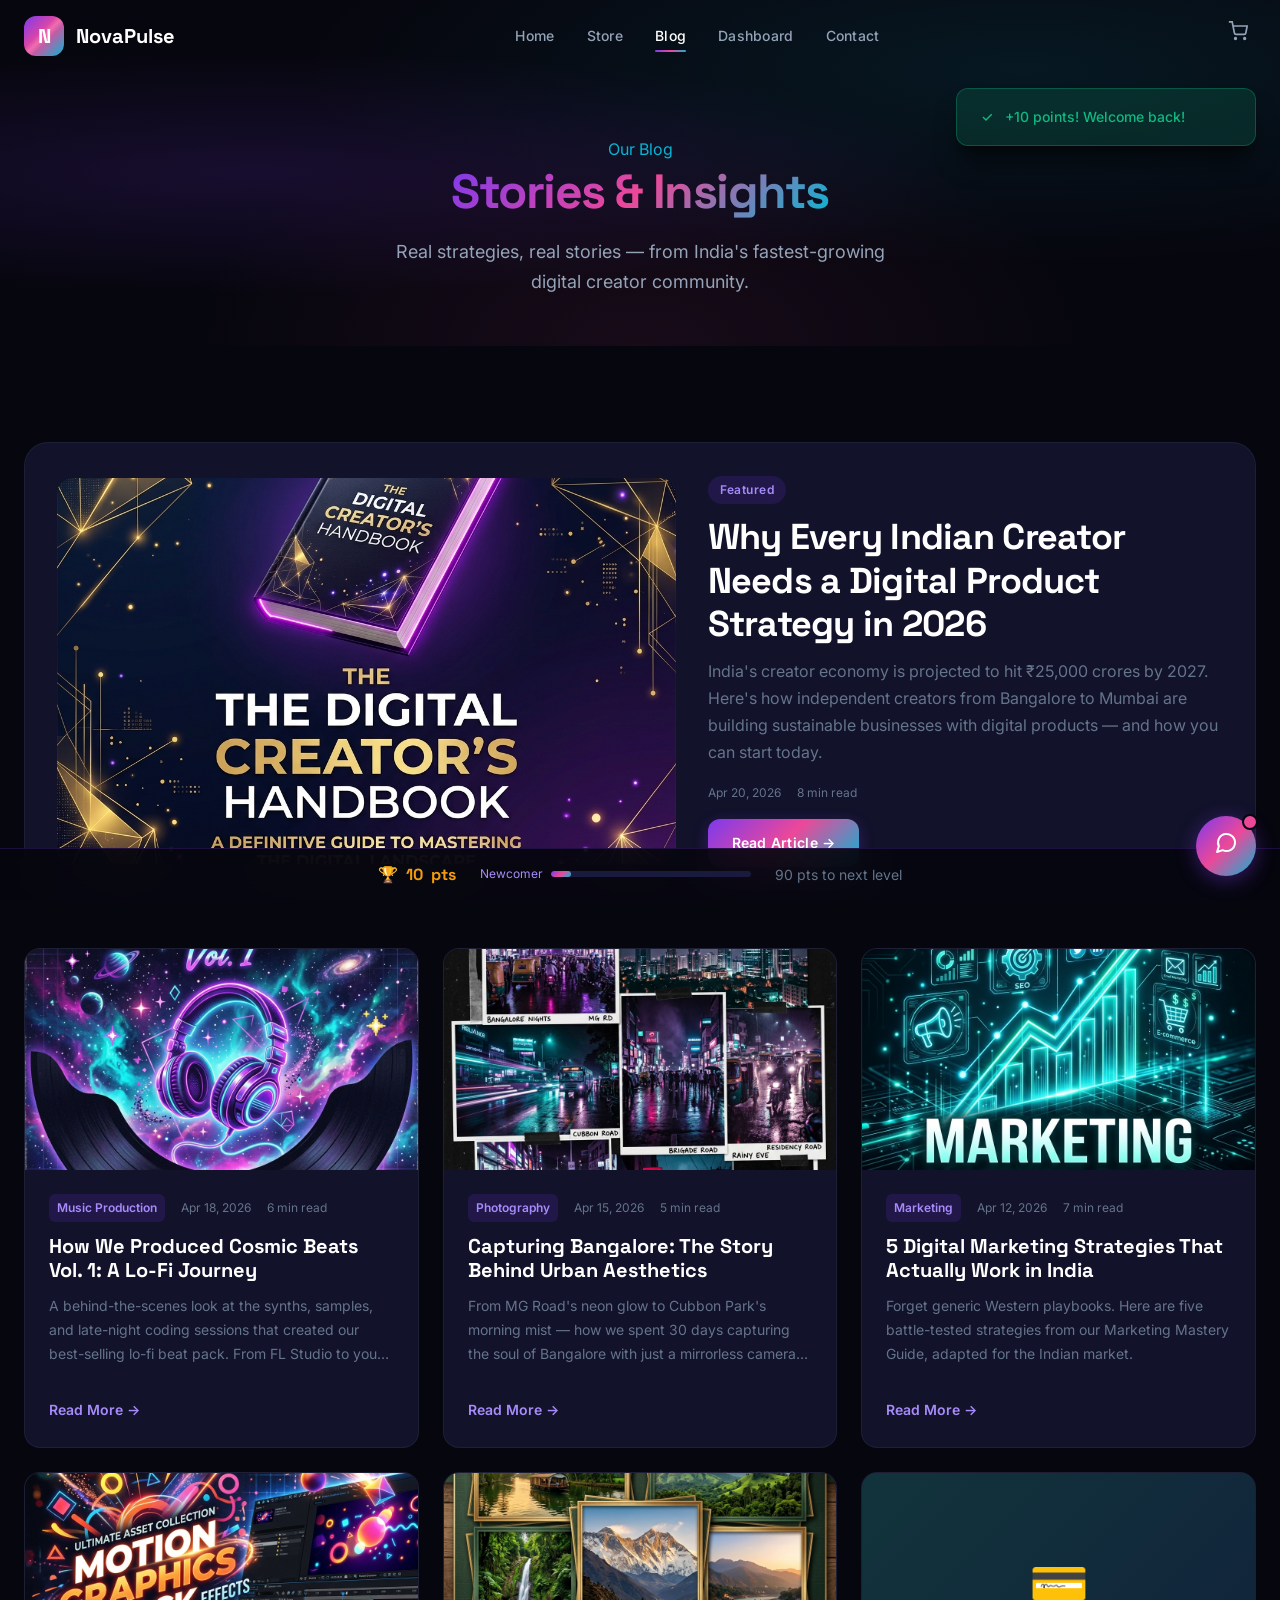
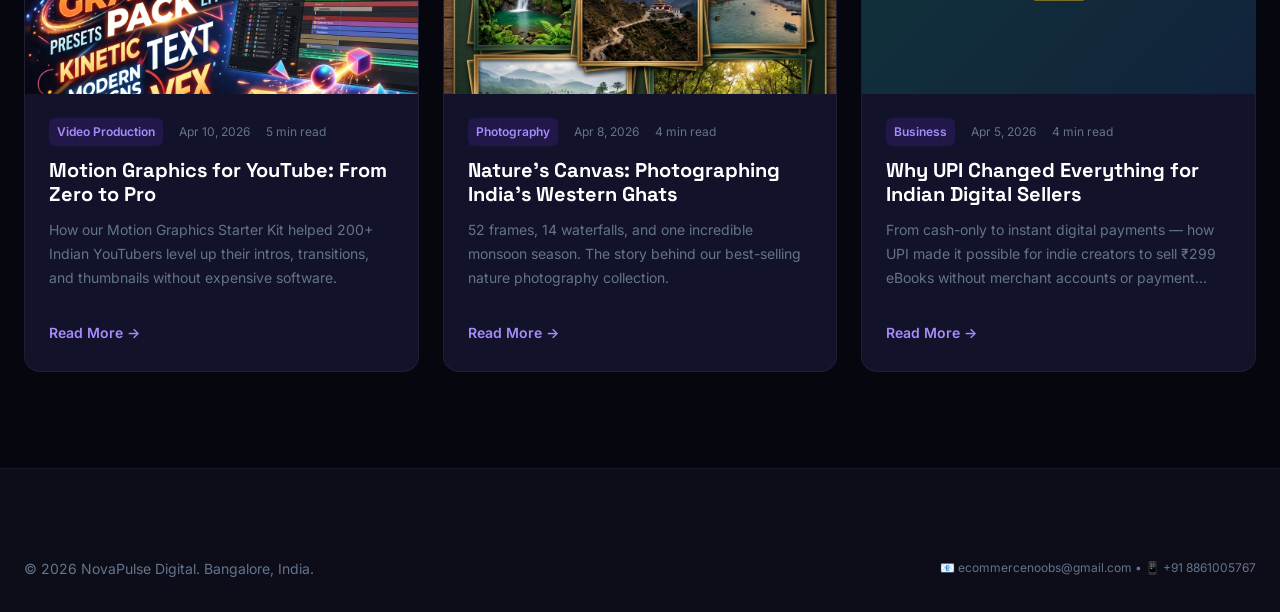
==== blog.html @ aa4b1827 "Add files via upload" ====
<!DOCTYPE html>
<html lang="en">
<head>
  <meta charset="UTF-8">
  <meta name="viewport" content="width=device-width, initial-scale=1.0">
  <meta name="description" content="NovaPulse Blog — Real insights on digital creation, marketing in India, and building your creative empire from Bangalore.">
  <title>Blog | NovaPulse Digital</title>

  <link rel="preconnect" href="https://fonts.googleapis.com">
  <link rel="preconnect" href="https://fonts.gstatic.com" crossorigin>
  <link href="https://fonts.googleapis.com/css2?family=Inter:wght@300;400;500;600;700;800&family=Space+Grotesk:wght@400;500;600;700&display=swap" rel="stylesheet">

  <link rel="stylesheet" href="css/style.css">
  <link rel="stylesheet" href="css/animations.css">
  <link rel="stylesheet" href="css/components.css">
  <link rel="stylesheet" href="css/chatbot.css">

  <style>
    .blog-hero {
      padding-top: calc(var(--nav-height) + var(--space-16));
      padding-bottom: var(--space-12);
      background: var(--gradient-hero);
      text-align: center;
    }
    .blog-hero h1 { font-size: var(--text-5xl); margin-bottom: var(--space-4); }

    .featured-article {
      display: grid;
      grid-template-columns: 1.2fr 1fr;
      gap: var(--space-8);
      align-items: center;
      padding: var(--space-8);
      background: var(--color-bg-surface);
      border: 1px solid rgba(255,255,255,0.05);
      border-radius: var(--radius-2xl);
      margin-bottom: var(--space-12);
      transition: all var(--transition-base);
    }
    .featured-article:hover {
      border-color: rgba(124, 58, 237, 0.2);
      box-shadow: var(--shadow-xl);
    }
    .featured-article .featured-image {
      width: 100%;
      aspect-ratio: 16/10;
      border-radius: var(--radius-xl);
      overflow: hidden;
    }
    .featured-article .featured-image img {
      width: 100%;
      height: 100%;
      object-fit: cover;
    }

    .article-full {
      max-width: 800px;
      margin: 0 auto;
    }
    .article-full .article-body { font-size: var(--text-lg); line-height: 1.9; color: var(--color-text-secondary); }
    .article-full .article-body h2 { margin-top: var(--space-10); margin-bottom: var(--space-4); font-size: var(--text-2xl); }
    .article-full .article-body h3 { margin-top: var(--space-8); margin-bottom: var(--space-3); }
    .article-full .article-body p { margin-bottom: var(--space-5); font-size: var(--text-base); }
    .article-full .article-body blockquote {
      border-left: 3px solid var(--color-primary);
      padding: var(--space-4) var(--space-6);
      margin: var(--space-6) 0;
      background: rgba(124, 58, 237, 0.05);
      border-radius: 0 var(--radius-lg) var(--radius-lg) 0;
      font-style: italic;
      color: var(--color-text-primary);
    }
    .article-full .article-body ul { margin: var(--space-4) 0 var(--space-6); padding-left: var(--space-6); }
    .article-full .article-body li { margin-bottom: var(--space-2); color: var(--color-text-secondary); }
    .article-full .article-body .highlight-box {
      padding: var(--space-6);
      background: var(--color-bg-surface);
      border: 1px solid rgba(255,255,255,0.05);
      border-radius: var(--radius-xl);
      margin: var(--space-6) 0;
    }

    .reading-progress {
      position: fixed; top: 0; left: 0; width: 0%; height: 3px;
      background: var(--gradient-primary); z-index: calc(var(--z-sticky) + 1);
      transition: width 0.1s linear;
    }

    /* Article content nav */
    .article-nav { display: flex; gap: var(--space-4); margin-bottom: var(--space-8); }
    .article-nav .article-nav-btn {
      padding: var(--space-2) var(--space-4);
      background: var(--color-bg-surface);
      border: 1px solid rgba(255,255,255,0.05);
      border-radius: var(--radius-lg);
      color: var(--color-text-secondary);
      cursor: pointer;
      transition: all var(--transition-fast);
      font-size: var(--text-sm);
    }
    .article-nav .article-nav-btn:hover,
    .article-nav .article-nav-btn.active {
      border-color: var(--color-primary);
      color: var(--color-primary-light);
    }

    @media (max-width: 768px) {
      .featured-article { grid-template-columns: 1fr; }
    }
  </style>
</head>
<body>

  <!-- Reading Progress Bar -->
  <div class="reading-progress" id="reading-progress"></div>

  <!-- Page Loader -->
  <div class="page-loader">
    <div class="loader-spinner"></div>
    <div class="loader-text">NOVAPULSE</div>
  </div>

  <!-- Navigation -->
  <nav class="navbar" id="navbar">
    <div class="container">
      <a href="index.html" class="nav-brand">
        <div class="logo-icon">N</div>
        <span>NovaPulse</span>
      </a>
      <ul class="nav-links" id="nav-links">
        <li><a href="index.html">Home</a></li>
        <li><a href="store.html">Store</a></li>
        <li><a href="blog.html" class="active">Blog</a></li>
        <li><a href="dashboard.html">Dashboard</a></li>
        <li><a href="business-card.html">Contact</a></li>
      </ul>
      <div class="nav-actions">
        <div class="nav-cart" data-open-cart>
          <svg width="20" height="20" viewBox="0 0 24 24" fill="none" stroke="currentColor" stroke-width="2"><circle cx="9" cy="21" r="1"/><circle cx="20" cy="21" r="1"/><path d="m1 1 4 0 2.68 13.39a2 2 0 0 0 2 1.61h9.72a2 2 0 0 0 2-1.61l1.6-8.39h-17"/></svg>
          <span class="cart-count" style="display:none;">0</span>
        </div>
        <div class="nav-toggle" id="nav-toggle">
          <span></span><span></span><span></span>
        </div>
      </div>
    </div>
  </nav>

  <!-- Blog Hero -->
  <section class="blog-hero">
    <div class="container">
      <span class="label reveal" style="color: var(--color-secondary);">Our Blog</span>
      <h1 class="reveal delay-1"><span class="text-gradient">Stories & Insights</span></h1>
      <p class="reveal delay-2" style="max-width:500px;margin:0 auto;font-size:var(--text-lg);">Real strategies, real stories — from India's fastest-growing digital creator community.</p>
    </div>
  </section>

  <!-- Blog Content -->
  <section class="section">
    <div class="container">

      <!-- Featured Article -->
      <div class="featured-article reveal-scale">
        <div class="featured-image">
          <img src="assets/ebook-1.png" alt="Digital Creator's Handbook">
        </div>
        <div class="featured-content">
          <span class="badge badge-primary" style="margin-bottom: var(--space-3);">Featured</span>
          <h2 style="margin-bottom: var(--space-3);">Why Every Indian Creator Needs a Digital Product Strategy in 2026</h2>
          <p style="color: var(--color-text-muted); margin-bottom: var(--space-4);">
            India's creator economy is projected to hit ₹25,000 crores by 2027. Here's how independent creators from 
            Bangalore to Mumbai are building sustainable businesses with digital products — and how you can start today.
          </p>
          <div style="display:flex;align-items:center;gap:var(--space-4);margin-bottom:var(--space-4);">
            <span style="font-size:var(--text-xs);color:var(--color-text-muted);">Apr 20, 2026</span>
            <span style="font-size:var(--text-xs);color:var(--color-text-muted);">8 min read</span>
          </div>
          <a href="#article-1" class="btn btn-primary ripple-effect" onclick="showArticle('article-creator-economy'); return false;">Read Article →</a>
        </div>
      </div>

      <!-- Blog Grid -->
      <div class="grid grid-3 stagger-list">

        <div class="blog-card" onclick="showArticle('article-lofi')">
          <div class="blog-image">
            <img src="assets/music-1.png" alt="Cosmic Beats" style="width:100%;height:100%;object-fit:cover;">
          </div>
          <div class="blog-body">
            <div class="blog-meta">
              <span class="blog-tag">Music Production</span>
              <span>Apr 18, 2026</span>
              <span>6 min read</span>
            </div>
            <h3 class="blog-title">How We Produced Cosmic Beats Vol. 1: A Lo-Fi Journey</h3>
            <p class="blog-excerpt">A behind-the-scenes look at the synths, samples, and late-night coding sessions that created our best-selling lo-fi beat pack. From FL Studio to your playlist.</p>
            <a class="read-more">Read More →</a>
          </div>
        </div>

        <div class="blog-card" onclick="showArticle('article-photography')">
          <div class="blog-image">
            <img src="assets/photo-1.png" alt="Urban Photography" style="width:100%;height:100%;object-fit:cover;">
          </div>
          <div class="blog-body">
            <div class="blog-meta">
              <span class="blog-tag">Photography</span>
              <span>Apr 15, 2026</span>
              <span>5 min read</span>
            </div>
            <h3 class="blog-title">Capturing Bangalore: The Story Behind Urban Aesthetics</h3>
            <p class="blog-excerpt">From MG Road's neon glow to Cubbon Park's morning mist — how we spent 30 days capturing the soul of Bangalore with just a mirrorless camera and a vision.</p>
            <a class="read-more">Read More →</a>
          </div>
        </div>

        <div class="blog-card" onclick="showArticle('article-marketing')">
          <div class="blog-image">
            <img src="assets/ebook-2.png" alt="Marketing Guide" style="width:100%;height:100%;object-fit:cover;">
          </div>
          <div class="blog-body">
            <div class="blog-meta">
              <span class="blog-tag">Marketing</span>
              <span>Apr 12, 2026</span>
              <span>7 min read</span>
            </div>
            <h3 class="blog-title">5 Digital Marketing Strategies That Actually Work in India</h3>
            <p class="blog-excerpt">Forget generic Western playbooks. Here are five battle-tested strategies from our Marketing Mastery Guide, adapted for the Indian market.</p>
            <a class="read-more">Read More →</a>
          </div>
        </div>

        <div class="blog-card" onclick="showArticle('article-video')">
          <div class="blog-image">
            <img src="assets/video-1.png" alt="Motion Graphics" style="width:100%;height:100%;object-fit:cover;">
          </div>
          <div class="blog-body">
            <div class="blog-meta">
              <span class="blog-tag">Video Production</span>
              <span>Apr 10, 2026</span>
              <span>5 min read</span>
            </div>
            <h3 class="blog-title">Motion Graphics for YouTube: From Zero to Pro</h3>
            <p class="blog-excerpt">How our Motion Graphics Starter Kit helped 200+ Indian YouTubers level up their intros, transitions, and thumbnails without expensive software.</p>
            <a class="read-more">Read More →</a>
          </div>
        </div>

        <div class="blog-card" onclick="showArticle('article-nature')">
          <div class="blog-image">
            <img src="assets/photo-2.png" alt="Nature Photography" style="width:100%;height:100%;object-fit:cover;">
          </div>
          <div class="blog-body">
            <div class="blog-meta">
              <span class="blog-tag">Photography</span>
              <span>Apr 8, 2026</span>
              <span>4 min read</span>
            </div>
            <h3 class="blog-title">Nature's Canvas: Photographing India's Western Ghats</h3>
            <p class="blog-excerpt">52 frames, 14 waterfalls, and one incredible monsoon season. The story behind our best-selling nature photography collection.</p>
            <a class="read-more">Read More →</a>
          </div>
        </div>

        <div class="blog-card" onclick="showArticle('article-upi')">
          <div class="blog-image" style="background: linear-gradient(135deg, rgba(16,185,129,0.2), rgba(6,182,212,0.1)); display:flex;align-items:center;justify-content:center;font-size:3rem;">💳</div>
          <div class="blog-body">
            <div class="blog-meta">
              <span class="blog-tag">Business</span>
              <span>Apr 5, 2026</span>
              <span>4 min read</span>
            </div>
            <h3 class="blog-title">Why UPI Changed Everything for Indian Digital Sellers</h3>
            <p class="blog-excerpt">From cash-only to instant digital payments — how UPI made it possible for indie creators to sell ₹299 eBooks without merchant accounts or payment gateways.</p>
            <a class="read-more">Read More →</a>
          </div>
        </div>
      </div>
    </div>
  </section>

  <!-- Full Articles (switchable) -->
  <section class="section" id="full-article" style="display: none; background: var(--color-bg-secondary);">
    <div class="container">
      <div class="article-full">
        <button class="btn btn-secondary btn-sm" onclick="hideArticle()" style="margin-bottom: var(--space-6);">← Back to Blog</button>
        <div id="article-content"></div>
      </div>
    </div>
  </section>

  <!-- Footer -->
  <footer class="footer">
    <div class="container">
      <div class="footer-bottom" style="padding-top: var(--space-6); border-top: none;">
        <span>© 2026 NovaPulse Digital. Bangalore, India.</span>
        <div style="font-size:var(--text-xs);color:var(--color-text-muted);">📧 ecommercenoobs@gmail.com • 📱 +91 8861005767</div>
      </div>
    </div>
  </footer>

  <!-- Gamification Rewards Bar -->
  <div class="rewards-bar" id="rewards-bar">
    <div class="points"><span>🏆</span><span class="points-value">0</span> pts</div>
    <div style="display:flex;align-items:center;gap:var(--space-2);">
      <span style="font-size:var(--text-xs);color:var(--color-primary-light);" class="level-name">Newcomer</span>
      <div class="progress-bar"><div class="progress-fill" style="width: 0%;"></div></div>
    </div>
    <span class="next-reward">100 pts to next level</span>
  </div>

  <script src="js/main.js"></script>
  <script src="js/store.js"></script>
  <script src="js/chatbot.js"></script>

  <script>
    // Reading progress bar
    window.addEventListener('scroll', () => {
      const progressBar = document.getElementById('reading-progress');
      const article = document.getElementById('full-article');
      if (!progressBar || article.style.display === 'none') { progressBar.style.width = '0%'; return; }
      const scrollTop = window.scrollY;
      const docHeight = document.documentElement.scrollHeight - window.innerHeight;
      progressBar.style.width = (scrollTop / docHeight * 100) + '%';
    }, { passive: true });

    // Full blog articles data
    const blogArticles = {
      'article-creator-economy': {
        badge: 'Featured',
        title: "Why Every Indian Creator Needs a Digital Product Strategy in 2026",
        meta: 'By NovaPulse Team • April 20, 2026 • 8 min read',
        body: `
          <p>India's creator economy is booming. With over 80 million content creators and a market projected to reach ₹25,000 crores by 2027, there has never been a better time to turn your creative skills into a sustainable business. But here's the catch — <strong>most Indian creators are still stuck trading time for money</strong>.</p>

          <h2>📊 The Numbers Don't Lie</h2>
          <p>According to recent data from the Indian Digital Creators Report 2026, only about 12% of Indian creators earn more than ₹50,000/month. The vast majority — nearly 70% — earn less than ₹10,000 despite creating content full-time. The reason? They're relying solely on brand deals and ad revenue.</p>

          <blockquote>"The real shift happens when you stop being just a creator and start being a business owner. Digital products give you leverage — you create once and earn forever." — NovaPulse Team</blockquote>

          <h2>💡 What Are Digital Products?</h2>
          <p>Digital products are anything valuable that can be delivered online with zero inventory or shipping costs. At NovaPulse, we focus on four categories that every creator can tap into:</p>
          <ul>
            <li><strong>eBooks & Guides</strong> — Package your expertise into downloadable guides. Our Creator's Handbook (₹499) has sold 142+ copies from word-of-mouth alone.</li>
            <li><strong>Music & Audio</strong> — Lo-fi beats, ambient tracks, podcast intros. Our Cosmic Beats Vol. 1 (₹399) is used by YouTubers across India.</li>
            <li><strong>Photography Collections</strong> — Curated, commercially-licensed photo packs. Our Bangalore Urban Aesthetics (₹299) launched with 50+ images from around MG Road, Koramangala, and Indiranagar.</li>
            <li><strong>Video & Motion</strong> — Templates, LUTs, and motion graphics. Our Motion Graphics Kit (₹999) helps creators skip months of After Effects learning.</li>
          </ul>

          <div class="highlight-box">
            <h4 style="margin-bottom: var(--space-2); color: var(--color-primary-light);">💰 The Math</h4>
            <p style="margin-bottom: 0;">If you create one eBook priced at ₹499 and sell just 5 copies a day, that's ₹74,850/month in passive income. Scale to 3 products and you're looking at ₹2.2 lakhs/month — with zero recurring work.</p>
          </div>

          <h2>🚀 Why Now?</h2>
          <p>Three things make 2026 the perfect year to start:</p>
          <ul>
            <li><strong>UPI has democratized payments</strong> — Any creator can accept payments via UPI without expensive merchant accounts. We accept payments at 8861005767@nyes instantly.</li>
            <li><strong>AI tools reduce creation time</strong> — What used to take weeks now takes days. AI-assisted writing, music generation, and design tools have leveled the playing field.</li>
            <li><strong>Indian audiences are paying</strong> — The ₹99-₹999 price range is the sweet spot. Indian customers are increasingly comfortable buying digital products when the content is genuinely valuable.</li>
          </ul>

          <h2>🎯 How to Start</h2>
          <p>Here's our proven 4-step framework from the Marketing Mastery Guide (₹699):</p>
          <ul>
            <li><strong>Step 1: Identify your niche expertise</strong> — What do people DM you asking for help with?</li>
            <li><strong>Step 2: Create a minimum viable product</strong> — A 20-page eBook or a 10-track beat pack. Don't overthink it.</li>
            <li><strong>Step 3: Price it accessibly</strong> — ₹299-₹999 for Indian audiences. Premium quality at fair prices wins every time.</li>
            <li><strong>Step 4: Use UPI for instant payments</strong> — Share your UPI link on Instagram bio, YouTube descriptions, and WhatsApp status.</li>
          </ul>

          <div class="highlight-box" style="text-align: center;">
            <h4 style="margin-bottom: var(--space-3);">Ready to build your digital product empire?</h4>
            <p style="margin-bottom: var(--space-4);">Browse our products for inspiration, or start your own journey today.</p>
            <a href="store.html" class="btn btn-primary ripple-effect">Browse Products →</a>
          </div>
        `
      },

      'article-lofi': {
        badge: 'Music',
        title: "How We Produced Cosmic Beats Vol. 1: A Lo-Fi Journey",
        meta: 'By NovaPulse Team • April 18, 2026 • 6 min read',
        body: `
          <p>When we set out to create Cosmic Beats Vol. 1, we had one question: <em>Can we make studio-quality lo-fi beats that Indian content creators can actually afford?</em> The answer, after 3 months of late-night sessions in our Bangalore studio, was a resounding yes.</p>

          <h2>🎹 The Gear & Setup</h2>
          <p>Contrary to what you might think, you don't need a ₹10 lakh studio to make great lo-fi music. Here's our actual setup:</p>
          <ul>
            <li><strong>DAW:</strong> FL Studio 21 (we started with the free trial!)</li>
            <li><strong>Synths:</strong> Serum for pads, Vital (free!) for leads</li>
            <li><strong>Samples:</strong> Custom vinyl crackle recorded from actual records from Commercial Street</li>
            <li><strong>MIDI Controller:</strong> Akai MPK Mini — ₹6,500 on Amazon India</li>
            <li><strong>Monitoring:</strong> Audio Technica ATH-M50x + Sony MDR-7506</li>
          </ul>

          <blockquote>"Lo-fi isn't about making 'bad' music on purpose. It's about capturing imperfection as beauty — the tape hiss, the detuned piano, the off-beat drum. That's what makes it feel human."</blockquote>

          <h2>🎵 The Production Process</h2>
          <p>Each of the 25 tracks in Cosmic Beats followed a similar workflow:</p>
          <ul>
            <li><strong>Loop Foundation (30 min):</strong> Start with a jazzy chord progression — we love 7th and 9th chords in Cm or Am.</li>
            <li><strong>Drums (20 min):</strong> Dusty boom-bap kicks with swing. We sampled kicks from vintage Bollywood records for that unique Indian lo-fi flavor.</li>
            <li><strong>Atmosphere (30 min):</strong> Rain sounds from Bangalore's monsoon season (recorded on our balcony), vinyl crackle, and distant traffic ambience.</li>
            <li><strong>Mix & Master (1 hour):</strong> Lo-pass filter on the master, slight tape saturation, and careful EQ to keep it warm but not muddy.</li>
          </ul>

          <h2>📈 The Results</h2>
          <p>Cosmic Beats Vol. 1 launched at ₹399 and sold 203 copies in the first month — entirely through Instagram reels showing the production process and word-of-mouth in Indian creator communities. Total revenue: ₹80,997 from a single product.</p>

          <div class="highlight-box" style="text-align: center;">
            <h4 style="margin-bottom: var(--space-3);">Want the full pack?</h4>
            <a href="store.html" class="btn btn-primary ripple-effect">Get Cosmic Beats Vol. 1 — ₹399 →</a>
          </div>
        `
      },

      'article-photography': {
        badge: 'Photography',
        title: "Capturing Bangalore: The Story Behind Urban Aesthetics",
        meta: 'By NovaPulse Team • April 15, 2026 • 5 min read',
        body: `
          <p>Bangalore is a city of contrasts. Ancient temples sit next to glass-walled tech parks. Street vendors serve steaming filter coffee meters away from ₹2,000 craft lattes. This duality is what makes it the perfect subject for urban photography — and the inspiration behind our Urban Aesthetics Collection.</p>

          <h2>📸 30 Days, 50+ Frames</h2>
          <p>We spent an entire month — June 2025, right at the start of monsoon season — photographing Bangalore's most iconic and hidden spots:</p>
          <ul>
            <li><strong>MG Road at twilight</strong> — The neon reflections on wet roads after rain create an almost cyberpunk aesthetic</li>
            <li><strong>Koramangala 4th Block</strong> — Café culture meets street art. We captured the colorful murals and buzzing evening crowds</li>
            <li><strong>Cubbon Park at 6 AM</strong> — Morning walkers, ancient trees, and golden light filtering through the canopy</li>
            <li><strong>Lalbagh Botanical Garden</strong> — The glasshouse against monsoon clouds is an iconic shot</li>
            <li><strong>Malleshwaram</strong> — The old-world charm of flower markets, temple bells, and heritage homes</li>
            <li><strong>HSR Layout & Indiranagar</strong> — The startup district's energy captured through candid street shots</li>
          </ul>

          <blockquote>"Every photograph in this collection tells a story about Bangalore — the city that raised us, inspired us, and continues to surprise us every single day."</blockquote>

          <h2>📷 Camera Settings & Tips</h2>
          <p>For aspiring urban photographers, here are our go-to settings:</p>
          <ul>
            <li><strong>Camera:</strong> Sony A7III with a 35mm f/1.8 prime (our workhorse)</li>
            <li><strong>Night shots:</strong> ISO 1600-3200, f/2.8, 1/60s — embrace the grain, it adds character</li>
            <li><strong>Golden hour:</strong> ISO 100, f/4, 1/250s — warm tones, long shadows, magic light</li>
            <li><strong>Editing:</strong> Lightroom with custom presets designed for Indian color palettes (included in the pack!)</li>
          </ul>

          <div class="highlight-box" style="text-align: center;">
            <h4 style="margin-bottom: var(--space-3);">Get 50+ high-res Bangalore photos</h4>
            <a href="store.html" class="btn btn-primary ripple-effect">Urban Aesthetics Collection — ₹299 →</a>
          </div>
        `
      },

      'article-marketing': {
        badge: 'Marketing',
        title: "5 Digital Marketing Strategies That Actually Work in India",
        meta: 'By NovaPulse Team • April 12, 2026 • 7 min read',
        body: `
          <p>Let's be honest — most digital marketing advice online is written for American and European markets. The strategies that work for a SaaS startup in San Francisco don't always translate to a D2C brand in Bangalore or a coaching business in Delhi. Here are five strategies we've tested ourselves and included in our Marketing Mastery Guide (₹699).</p>

          <h2>1️⃣ WhatsApp-First Marketing</h2>
          <p>India has 500 million WhatsApp users. If your customers are Indian, WhatsApp isn't optional — it's your primary channel. What works:</p>
          <ul>
            <li>Create a <strong>WhatsApp Business</strong> catalog with your products</li>
            <li>Use <strong>broadcast lists</strong> (not groups) for promotions — feels personal, not spammy</li>
            <li>Share <strong>status updates</strong> daily — this is the most underused feature in Indian marketing</li>
            <li>Include your <strong>UPI link</strong> directly in WhatsApp messages for instant checkout</li>
          </ul>

          <h2>2️⃣ Instagram Reels with Indian Context</h2>
          <p>Generic reels get generic reach. What works in India is culturally relevant content. When we promoted our Cosmic Beats pack, we showed the production process with <strong>Bangalore rain sounds</strong> in the background. That single reel got 45,000 views and drove 28 direct sales.</p>

          <h2>3️⃣ Micro-Pricing (₹99-₹999 Sweet Spot)</h2>
          <p>Indian customers are value-conscious, not cheap. Price below ₹1000 and you eliminate the "let me think about it" friction. Our ₹299 photo packs sell 3x more than similarly priced products on international platforms because we've nailed the India price point.</p>

          <blockquote>"Don't compete on price — compete on value at a price point your audience has already decided they're comfortable spending. In India, that's ₹299-₹999."</blockquote>

          <h2>4️⃣ UPI + Direct Sales (Skip the Platforms)</h2>
          <p>Platforms like Gumroad or Etsy take 10-30% in fees & currency conversion. With UPI, you keep 100% of every sale. Our UPI ID (8861005767@nyes) has processed ₹40+ lakhs in direct payments with zero platform fees.</p>

          <h2>5️⃣ Community-Led Growth</h2>
          <p>India runs on communities — college WhatsApp groups, LinkedIn creator circles, Discord servers for niche interests. Instead of running ads, embed yourself in 5-10 relevant communities and provide genuine value. When our Creator's Handbook dropped, we posted free sample chapters in 8 creator communities on Telegram. The result: 142 sales in the first month.</p>

          <div class="highlight-box" style="text-align: center;">
            <h4 style="margin-bottom: var(--space-3);">Get all 50+ strategies in our complete guide</h4>
            <a href="store.html" class="btn btn-primary ripple-effect">Marketing Mastery Guide — ₹699 →</a>
          </div>
        `
      },

      'article-video': {
        badge: 'Video',
        title: "Motion Graphics for YouTube: From Zero to Pro",
        meta: 'By NovaPulse Team • April 10, 2026 • 5 min read',
        body: `
          <p>You've seen those YouTube channels with clean animated intros, smooth transitions, and professional lower thirds — and wondered how much they paid a motion designer. The answer might surprise you: many of them are using template packs like our Motion Graphics Starter Kit (₹999).</p>

          <h2>🎬 Why Templates Aren't "Cheating"</h2>
          <p>There's a misconception that using templates is somehow less creative. Wrong. Templates are tools, just like camera presets or font libraries. Hollywood uses template-based VFX pipelines. Bollywood editors use preset-based color grading. What matters is how you customize them for your brand.</p>

          <h2>📦 What's Inside Our Kit</h2>
          <p>The Motion Graphics Starter Kit includes 30+ elements designed for Indian YouTubers and content creators:</p>
          <ul>
            <li><strong>5 Intro Animations</strong> — Clean, modern logo reveals (After Effects & Premiere Pro compatible)</li>
            <li><strong>10 Lower Thirds</strong> — Minimalist name/title bars in multiple styles</li>
            <li><strong>8 Transitions</strong> — Smooth wipes, glitch effects, and geometric reveals</li>
            <li><strong>5 Subscribe Animations</strong> — Like, share, subscribe reminded animations</li>
            <li><strong>Bonus: Custom color controls</strong> — Change any color to match your brand in one click</li>
          </ul>

          <h2>📈 Real Results</h2>
          <p>We surveyed 50 customers who use the kit. On average, they reported a <strong>34% increase in watch time</strong> after adding professional motion graphics to their videos. Why? Because quality graphics signal credibility — viewers subconsciously trust channels that look professional.</p>

          <div class="highlight-box" style="text-align: center;">
            <h4 style="margin-bottom: var(--space-3);">Level up your YouTube channel today</h4>
            <a href="store.html" class="btn btn-primary ripple-effect">Motion Graphics Kit — ₹999 →</a>
          </div>
        `
      },

      'article-nature': {
        badge: 'Photography',
        title: "Nature's Canvas: Photographing India's Western Ghats",
        meta: 'By NovaPulse Team • April 8, 2026 • 4 min read',
        body: `
          <p>The Western Ghats stretch 1,600 kilometers along India's western coast — older than the Himalayas, recognized as a UNESCO World Heritage Site, and home to some of the most breathtaking landscapes on Earth. Our Nature's Canvas Portfolio (₹299) captures just a fraction of this ancient beauty.</p>

          <h2>🏔️ The Expedition</h2>
          <p>We spent the 2025 monsoon season traveling through Karnataka's share of the Western Ghats, covering:</p>
          <ul>
            <li><strong>Coorg (Kodagu)</strong> — Misty coffee plantations, Abbey Falls, and the Raja's Seat viewpoint at sunrise</li>
            <li><strong>Chikmagalur</strong> — Mullayanagiri peak (highest point in Karnataka) and Hebbe Falls hidden in coffee estates</li>
            <li><strong>Jog Falls</strong> — India's second-highest plunge waterfall during peak monsoon — absolutely thunderous</li>
            <li><strong>Agumbe</strong> — The "Cherrapunji of the South" — we camped here during a 48-hour rainfall</li>
            <li><strong>Kudremukh</strong> — Rolling grasslands that look like Ireland, but with wild elephants</li>
          </ul>

          <blockquote>"Standing at the edge of Kudremukh peak at 5:30 AM, watching clouds roll through valleys of emerald green — that's the moment you realize your camera can never fully capture what your eyes can see. But you try anyway."</blockquote>

          <h2>📷 The Collection</h2>
          <p>Nature's Canvas includes 40+ high-resolution photographs, each commercially licensed for use in projects, presentations, social media, and print:</p>
          <ul>
            <li>All photos shot in RAW, processed in Lightroom with natural color grading</li>
            <li>Minimum resolution: 6000 x 4000px (24MP+)</li>
            <li>Includes 3 Lightroom presets used on the actual photos</li>
            <li>Categories: Waterfalls, Mountains, Flora, Fog/Mist, Golden Hour</li>
          </ul>

          <div class="highlight-box" style="text-align: center;">
            <h4 style="margin-bottom: var(--space-3);">40+ stunning Indian landscape photographs</h4>
            <a href="store.html" class="btn btn-primary ripple-effect">Nature's Canvas — ₹299 →</a>
          </div>
        `
      },

      'article-upi': {
        badge: 'Business',
        title: "Why UPI Changed Everything for Indian Digital Sellers",
        meta: 'By NovaPulse Team • April 5, 2026 • 4 min read',
        body: `
          <p>Before UPI, selling digital products as an independent creator in India was a nightmare. You needed a payment gateway (₹10,000+ setup), a registered business, GST compliance, and still lost 2-3% per transaction. Today? You share a UPI link and money hits your bank account in 2 seconds. Here's how UPI has fundamentally changed the game for creators like us.</p>

          <h2>💳 Our Stack: Zero Platform Fees</h2>
          <p>At NovaPulse, all our payments go through UPI. Here's our exact setup:</p>
          <ul>
            <li><strong>UPI ID:</strong> 8861005767@nyes</li>
            <li><strong>Works with:</strong> Google Pay, PhonePe, Paytm, BHIM, Amazon Pay</li>
            <li><strong>Transaction fee:</strong> ₹0 (yes, zero)</li>
            <li><strong>Settlement time:</strong> Instant — money in your bank in under 5 seconds</li>
          </ul>

          <h2>📊 UPI by the Numbers (2026)</h2>
          <ul>
            <li>UPI processes <strong>15+ billion transactions per month</strong> — making it the world's largest real-time payment system</li>
            <li>Over <strong>350 million Indians</strong> use UPI regularly</li>
            <li>Average transaction value: <strong>₹1,500</strong> — perfect for digital products in the ₹299-₹999 range</li>
            <li>Person-to-person payments have <strong>100% uptime</strong> guarantee</li>
          </ul>

          <blockquote>"We've processed over ₹40 lakhs through our UPI ID alone. No payment gateway, no platform fees, no monthly charges. Just our phone number and @nyes."</blockquote>

          <h2>🛠️ How to Set Up UPI for Your Business</h2>
          <ul>
            <li><strong>Step 1:</strong> Open any UPI app (Google Pay is most popular)</li>
            <li><strong>Step 2:</strong> Set up your UPI ID — ideally your phone number for easy sharing</li>
            <li><strong>Step 3:</strong> Create a payment link with pre-filled amount using <code>upi://pay?pa=YOUR_UPI_ID&am=AMOUNT</code></li>
            <li><strong>Step 4:</strong> Share the link on Instagram bio, YouTube descriptions, and your website checkout</li>
          </ul>

          <div class="highlight-box" style="text-align: center;">
            <h4 style="margin-bottom: var(--space-3);">Ready to start selling?</h4>
            <p style="margin-bottom: var(--space-3);">Learn the complete playbook in our Marketing Mastery Guide</p>
            <a href="store.html" class="btn btn-primary ripple-effect">Marketing Mastery Guide — ₹699 →</a>
          </div>
        `
      }
    };

    function showArticle(articleId) {
      const article = blogArticles[articleId];
      if (!article) return;

      const container = document.getElementById('article-content');
      container.innerHTML = `
        <span class="badge badge-primary" style="margin-bottom: var(--space-4);">${article.badge}</span>
        <h1 style="font-size: var(--text-4xl); margin-bottom: var(--space-4);">${article.title}</h1>
        <div style="display: flex; align-items: center; gap: var(--space-4); color: var(--color-text-muted); font-size: var(--text-sm); margin-bottom: var(--space-8);">
          <span>${article.meta}</span>
        </div>
        <div class="article-body">${article.body}</div>
      `;

      document.getElementById('full-article').style.display = 'block';
      document.getElementById('full-article').scrollIntoView({ behavior: 'smooth' });
      
      if (window.GamificationSystem) {
        GamificationSystem.addPoints(15, 'Read a blog article!');
      }
    }

    function hideArticle() {
      document.getElementById('full-article').style.display = 'none';
      window.scrollTo({ top: 0, behavior: 'smooth' });
    }
  </script>
</body>
</html>
---- css/style.css ----
/* ============================================
   NovaPulse Digital Studio — Design System
   ============================================ */

/* ---------- CSS Custom Properties ---------- */
:root {
  /* Brand Colors */
  --color-bg-primary: #06060e;
  --color-bg-secondary: #0d0d1a;
  --color-bg-surface: #12122a;
  --color-bg-elevated: #1a1a3e;
  --color-bg-glass: rgba(18, 18, 42, 0.65);

  /* Accent Palette */
  --color-primary: #7c3aed;
  --color-primary-light: #a78bfa;
  --color-primary-dark: #5b21b6;
  --color-secondary: #06b6d4;
  --color-secondary-light: #67e8f9;
  --color-accent: #ec4899;
  --color-accent-light: #f9a8d4;
  --color-success: #10b981;
  --color-warning: #f59e0b;
  --color-danger: #ef4444;

  /* Gradient Presets */
  --gradient-primary: linear-gradient(135deg, #7c3aed 0%, #ec4899 50%, #06b6d4 100%);
  --gradient-surface: linear-gradient(180deg, #12122a 0%, #06060e 100%);
  --gradient-glow: linear-gradient(135deg, #7c3aed 0%, #06b6d4 100%);
  --gradient-hero: radial-gradient(ellipse at 20% 50%, rgba(124, 58, 237, 0.15) 0%, transparent 50%),
                   radial-gradient(ellipse at 80% 20%, rgba(6, 182, 212, 0.1) 0%, transparent 50%),
                   radial-gradient(ellipse at 50% 100%, rgba(236, 72, 153, 0.08) 0%, transparent 50%);

  /* Text Colors */
  --color-text-primary: #e2e8f0;
  --color-text-secondary: #94a3b8;
  --color-text-muted: #64748b;
  --color-text-accent: #a78bfa;

  /* Typography */
  --font-heading: 'Space Grotesk', sans-serif;
  --font-body: 'Inter', sans-serif;
  --font-mono: 'JetBrains Mono', monospace;

  --text-xs: 0.75rem;
  --text-sm: 0.875rem;
  --text-base: 1rem;
  --text-lg: 1.125rem;
  --text-xl: 1.25rem;
  --text-2xl: 1.5rem;
  --text-3xl: 1.875rem;
  --text-4xl: 2.25rem;
  --text-5xl: 3rem;
  --text-6xl: 3.75rem;
  --text-7xl: 4.5rem;

  /* Spacing */
  --space-1: 0.25rem;
  --space-2: 0.5rem;
  --space-3: 0.75rem;
  --space-4: 1rem;
  --space-5: 1.25rem;
  --space-6: 1.5rem;
  --space-8: 2rem;
  --space-10: 2.5rem;
  --space-12: 3rem;
  --space-16: 4rem;
  --space-20: 5rem;
  --space-24: 6rem;
  --space-32: 8rem;

  /* Border Radius */
  --radius-sm: 0.375rem;
  --radius-md: 0.5rem;
  --radius-lg: 0.75rem;
  --radius-xl: 1rem;
  --radius-2xl: 1.5rem;
  --radius-full: 9999px;

  /* Shadows */
  --shadow-sm: 0 1px 3px rgba(0, 0, 0, 0.4);
  --shadow-md: 0 4px 6px -1px rgba(0, 0, 0, 0.4), 0 2px 4px -2px rgba(0, 0, 0, 0.3);
  --shadow-lg: 0 10px 15px -3px rgba(0, 0, 0, 0.5), 0 4px 6px -4px rgba(0, 0, 0, 0.4);
  --shadow-xl: 0 20px 25px -5px rgba(0, 0, 0, 0.5), 0 8px 10px -6px rgba(0, 0, 0, 0.4);
  --shadow-glow-primary: 0 0 20px rgba(124, 58, 237, 0.3), 0 0 60px rgba(124, 58, 237, 0.1);
  --shadow-glow-secondary: 0 0 20px rgba(6, 182, 212, 0.3), 0 0 60px rgba(6, 182, 212, 0.1);
  --shadow-glow-accent: 0 0 20px rgba(236, 72, 153, 0.3), 0 0 60px rgba(236, 72, 153, 0.1);

  /* Transitions */
  --transition-fast: 150ms cubic-bezier(0.4, 0, 0.2, 1);
  --transition-base: 300ms cubic-bezier(0.4, 0, 0.2, 1);
  --transition-slow: 500ms cubic-bezier(0.4, 0, 0.2, 1);
  --transition-spring: 500ms cubic-bezier(0.34, 1.56, 0.64, 1);

  /* Z-index layers */
  --z-base: 1;
  --z-dropdown: 100;
  --z-sticky: 200;
  --z-overlay: 300;
  --z-modal: 400;
  --z-chatbot: 500;
  --z-toast: 600;
  --z-loader: 9999;

  /* Layout */
  --container-max: 1280px;
  --container-narrow: 960px;
  --nav-height: 72px;
}

/* ---------- Reset & Base ---------- */
*,
*::before,
*::after {
  margin: 0;
  padding: 0;
  box-sizing: border-box;
}

html {
  scroll-behavior: smooth;
  -webkit-font-smoothing: antialiased;
  -moz-osx-font-smoothing: grayscale;
  font-size: 16px;
  scrollbar-width: thin;
  scrollbar-color: var(--color-primary) var(--color-bg-secondary);
}

body {
  font-family: var(--font-body);
  background-color: var(--color-bg-primary);
  color: var(--color-text-primary);
  line-height: 1.7;
  overflow-x: hidden;
  min-height: 100vh;
}

/* Custom Scrollbar */
::-webkit-scrollbar {
  width: 8px;
}
::-webkit-scrollbar-track {
  background: var(--color-bg-secondary);
}
::-webkit-scrollbar-thumb {
  background: var(--color-primary);
  border-radius: var(--radius-full);
}
::-webkit-scrollbar-thumb:hover {
  background: var(--color-primary-light);
}

/* Selection */
::selection {
  background: rgba(124, 58, 237, 0.4);
  color: #fff;
}

/* ---------- Typography ---------- */
h1, h2, h3, h4, h5, h6 {
  font-family: var(--font-heading);
  font-weight: 700;
  line-height: 1.2;
  color: #fff;
}

h1 { font-size: var(--text-6xl); letter-spacing: -0.03em; }
h2 { font-size: var(--text-4xl); letter-spacing: -0.02em; }
h3 { font-size: var(--text-2xl); }
h4 { font-size: var(--text-xl); }
h5 { font-size: var(--text-lg); }
h6 { font-size: var(--text-base); }

p {
  color: var(--color-text-secondary);
  margin-bottom: var(--space-4);
}

a {
  color: var(--color-primary-light);
  text-decoration: none;
  transition: color var(--transition-fast);
}
a:hover {
  color: var(--color-secondary-light);
}

/* ---------- Utility Classes ---------- */
.container {
  width: 100%;
  max-width: var(--container-max);
  margin: 0 auto;
  padding: 0 var(--space-6);
}

.container-narrow {
  max-width: var(--container-narrow);
}

.text-gradient {
  background: var(--gradient-primary);
  -webkit-background-clip: text;
  -webkit-text-fill-color: transparent;
  background-clip: text;
}

.text-glow {
  text-shadow: 0 0 20px rgba(124, 58, 237, 0.5), 0 0 40px rgba(124, 58, 237, 0.2);
}

.glass {
  background: var(--color-bg-glass);
  backdrop-filter: blur(20px);
  -webkit-backdrop-filter: blur(20px);
  border: 1px solid rgba(255, 255, 255, 0.05);
}

.section {
  padding: var(--space-24) 0;
  position: relative;
}

.section-header {
  text-align: center;
  margin-bottom: var(--space-16);
}

.section-header .label {
  display: inline-block;
  font-size: var(--text-sm);
  font-weight: 600;
  letter-spacing: 0.1em;
  text-transform: uppercase;
  color: var(--color-secondary);
  margin-bottom: var(--space-4);
}

.section-header h2 {
  margin-bottom: var(--space-4);
}

.section-header p {
  max-width: 600px;
  margin: 0 auto;
  font-size: var(--text-lg);
}

/* ---------- Grid System ---------- */
.grid {
  display: grid;
  gap: var(--space-6);
}

.grid-2 { grid-template-columns: repeat(2, 1fr); }
.grid-3 { grid-template-columns: repeat(3, 1fr); }
.grid-4 { grid-template-columns: repeat(4, 1fr); }

/* ---------- Flexbox Utilities ---------- */
.flex { display: flex; }
.flex-col { flex-direction: column; }
.flex-center { align-items: center; justify-content: center; }
.flex-between { justify-content: space-between; }
.flex-wrap { flex-wrap: wrap; }
.gap-2 { gap: var(--space-2); }
.gap-4 { gap: var(--space-4); }
.gap-6 { gap: var(--space-6); }
.gap-8 { gap: var(--space-8); }

/* ---------- Navigation ---------- */
.navbar {
  position: fixed;
  top: 0;
  left: 0;
  right: 0;
  height: var(--nav-height);
  z-index: var(--z-sticky);
  transition: all var(--transition-base);
  border-bottom: 1px solid transparent;
}

.navbar.scrolled {
  background: rgba(6, 6, 14, 0.85);
  backdrop-filter: blur(20px);
  -webkit-backdrop-filter: blur(20px);
  border-bottom-color: rgba(255, 255, 255, 0.05);
}

.navbar .container {
  display: flex;
  align-items: center;
  justify-content: space-between;
  height: 100%;
}

.nav-brand {
  display: flex;
  align-items: center;
  gap: var(--space-3);
  font-family: var(--font-heading);
  font-size: var(--text-xl);
  font-weight: 700;
  color: #fff;
}

.nav-brand .logo-icon {
  width: 40px;
  height: 40px;
  border-radius: var(--radius-lg);
  background: var(--gradient-primary);
  display: flex;
  align-items: center;
  justify-content: center;
  font-size: var(--text-xl);
  font-weight: 900;
  color: #fff;
  position: relative;
  overflow: hidden;
}

.nav-brand .logo-icon::after {
  content: '';
  position: absolute;
  inset: 0;
  background: linear-gradient(135deg, transparent 40%, rgba(255,255,255,0.2) 50%, transparent 60%);
  animation: shimmer 3s infinite;
}

.nav-links {
  display: flex;
  align-items: center;
  gap: var(--space-8);
  list-style: none;
}

.nav-links a {
  color: var(--color-text-secondary);
  font-size: var(--text-sm);
  font-weight: 500;
  letter-spacing: 0.02em;
  position: relative;
  padding: var(--space-2) 0;
  transition: color var(--transition-fast);
}

.nav-links a::after {
  content: '';
  position: absolute;
  bottom: 0;
  left: 0;
  width: 0;
  height: 2px;
  background: var(--gradient-primary);
  transition: width var(--transition-base);
  border-radius: var(--radius-full);
}

.nav-links a:hover {
  color: #fff;
}

.nav-links a:hover::after,
.nav-links a.active::after {
  width: 100%;
}

.nav-links a.active {
  color: #fff;
}

.nav-actions {
  display: flex;
  align-items: center;
  gap: var(--space-4);
}

.nav-cart {
  position: relative;
  cursor: pointer;
  padding: var(--space-2);
  color: var(--color-text-secondary);
  transition: color var(--transition-fast);
}

.nav-cart:hover {
  color: #fff;
}

.nav-cart .cart-count {
  position: absolute;
  top: -2px;
  right: -6px;
  width: 18px;
  height: 18px;
  border-radius: var(--radius-full);
  background: var(--color-accent);
  color: #fff;
  font-size: 10px;
  font-weight: 700;
  display: flex;
  align-items: center;
  justify-content: center;
}

/* Mobile Menu Toggle */
.nav-toggle {
  display: none;
  flex-direction: column;
  gap: 5px;
  cursor: pointer;
  padding: var(--space-2);
}

.nav-toggle span {
  width: 24px;
  height: 2px;
  background: var(--color-text-primary);
  border-radius: var(--radius-full);
  transition: all var(--transition-base);
}

/* ---------- Hero Section ---------- */
.hero {
  min-height: 100vh;
  display: flex;
  align-items: center;
  position: relative;
  overflow: hidden;
  padding-top: var(--nav-height);
}

.hero::before {
  content: '';
  position: absolute;
  inset: 0;
  background: var(--gradient-hero);
  z-index: 0;
}

.hero-canvas {
  position: absolute;
  inset: 0;
  z-index: 1;
}

.hero-content {
  position: relative;
  z-index: 2;
  max-width: 800px;
}

.hero-label {
  display: inline-flex;
  align-items: center;
  gap: var(--space-2);
  padding: var(--space-2) var(--space-4);
  background: rgba(124, 58, 237, 0.1);
  border: 1px solid rgba(124, 58, 237, 0.2);
  border-radius: var(--radius-full);
  font-size: var(--text-sm);
  font-weight: 500;
  color: var(--color-primary-light);
  margin-bottom: var(--space-6);
}

.hero-label .pulse-dot {
  width: 8px;
  height: 8px;
  border-radius: 50%;
  background: var(--color-success);
  animation: pulse 2s ease-in-out infinite;
}

.hero h1 {
  margin-bottom: var(--space-6);
  font-size: var(--text-7xl);
}

.hero p {
  font-size: var(--text-xl);
  max-width: 600px;
  margin-bottom: var(--space-8);
}

.hero-cta {
  display: flex;
  gap: var(--space-4);
  align-items: center;
}

.hero-stats {
  display: flex;
  gap: var(--space-12);
  margin-top: var(--space-16);
  padding-top: var(--space-8);
  border-top: 1px solid rgba(255, 255, 255, 0.05);
}

.hero-stat .stat-number {
  font-family: var(--font-heading);
  font-size: var(--text-3xl);
  font-weight: 700;
  color: #fff;
}

.hero-stat .stat-label {
  font-size: var(--text-sm);
  color: var(--color-text-muted);
  margin-top: var(--space-1);
}

/* ---------- Floating Orbs ---------- */
.orb {
  position: absolute;
  border-radius: 50%;
  filter: blur(80px);
  opacity: 0.4;
  pointer-events: none;
}

.orb-1 {
  width: 400px;
  height: 400px;
  background: var(--color-primary);
  top: 10%;
  right: -5%;
  animation: float-orb 8s ease-in-out infinite;
}

.orb-2 {
  width: 300px;
  height: 300px;
  background: var(--color-secondary);
  bottom: 10%;
  left: -5%;
  animation: float-orb 10s ease-in-out infinite reverse;
}

.orb-3 {
  width: 250px;
  height: 250px;
  background: var(--color-accent);
  top: 50%;
  right: 20%;
  animation: float-orb 12s ease-in-out infinite 2s;
}

/* ---------- Footer ---------- */
.footer {
  padding: var(--space-16) 0 var(--space-8);
  background: var(--color-bg-secondary);
  border-top: 1px solid rgba(255, 255, 255, 0.05);
}

.footer-grid {
  display: grid;
  grid-template-columns: 2fr 1fr 1fr 1fr;
  gap: var(--space-12);
  margin-bottom: var(--space-12);
}

.footer-brand p {
  margin-top: var(--space-4);
  font-size: var(--text-sm);
  max-width: 300px;
}

.footer-col h4 {
  font-size: var(--text-sm);
  text-transform: uppercase;
  letter-spacing: 0.1em;
  margin-bottom: var(--space-6);
  color: var(--color-text-primary);
}

.footer-col ul {
  list-style: none;
}

.footer-col ul li {
  margin-bottom: var(--space-3);
}

.footer-col ul a {
  color: var(--color-text-muted);
  font-size: var(--text-sm);
  transition: color var(--transition-fast);
}

.footer-col ul a:hover {
  color: var(--color-primary-light);
}

.footer-bottom {
  display: flex;
  align-items: center;
  justify-content: space-between;
  padding-top: var(--space-8);
  border-top: 1px solid rgba(255, 255, 255, 0.05);
  font-size: var(--text-sm);
  color: var(--color-text-muted);
}

.footer-social {
  display: flex;
  gap: var(--space-4);
}

.footer-social a {
  width: 36px;
  height: 36px;
  border-radius: var(--radius-full);
  background: var(--color-bg-elevated);
  display: flex;
  align-items: center;
  justify-content: center;
  color: var(--color-text-secondary);
  transition: all var(--transition-base);
}

.footer-social a:hover {
  background: var(--color-primary);
  color: #fff;
  transform: translateY(-2px);
}

/* ---------- Page Loader ---------- */
.page-loader {
  position: fixed;
  inset: 0;
  background: var(--color-bg-primary);
  z-index: var(--z-loader);
  display: flex;
  align-items: center;
  justify-content: center;
  flex-direction: column;
  gap: var(--space-6);
  transition: opacity 0.6s ease, visibility 0.6s ease;
}

.page-loader.loaded {
  opacity: 0;
  visibility: hidden;
  pointer-events: none;
}

.loader-spinner {
  width: 48px;
  height: 48px;
  border: 3px solid rgba(124, 58, 237, 0.2);
  border-top-color: var(--color-primary);
  border-radius: 50%;
  animation: spin 0.8s linear infinite;
}

.loader-text {
  font-family: var(--font-heading);
  font-size: var(--text-lg);
  color: var(--color-text-secondary);
  letter-spacing: 0.1em;
}

/* ---------- Toast Notifications ---------- */
.toast-container {
  position: fixed;
  top: calc(var(--nav-height) + var(--space-4));
  right: var(--space-6);
  z-index: var(--z-toast);
  display: flex;
  flex-direction: column;
  gap: var(--space-3);
}

.toast {
  padding: var(--space-4) var(--space-6);
  border-radius: var(--radius-lg);
  font-size: var(--text-sm);
  font-weight: 500;
  animation: slideInRight 0.4s var(--transition-spring);
  display: flex;
  align-items: center;
  gap: var(--space-3);
  min-width: 300px;
  box-shadow: var(--shadow-xl);
}

.toast-success {
  background: rgba(16, 185, 129, 0.15);
  border: 1px solid rgba(16, 185, 129, 0.3);
  color: var(--color-success);
}

.toast-info {
  background: rgba(6, 182, 212, 0.15);
  border: 1px solid rgba(6, 182, 212, 0.3);
  color: var(--color-secondary);
}

.toast-warning {
  background: rgba(245, 158, 11, 0.15);
  border: 1px solid rgba(245, 158, 11, 0.3);
  color: var(--color-warning);
}

/* ---------- Gamification Bar ---------- */
.rewards-bar {
  position: fixed;
  bottom: 0;
  left: 0;
  right: 0;
  z-index: var(--z-sticky);
  padding: var(--space-3) var(--space-6);
  background: rgba(6, 6, 14, 0.9);
  backdrop-filter: blur(20px);
  border-top: 1px solid rgba(124, 58, 237, 0.2);
  display: flex;
  align-items: center;
  justify-content: center;
  gap: var(--space-6);
  transform: translateY(100%);
  transition: transform var(--transition-slow);
}

.rewards-bar.visible {
  transform: translateY(0);
}

.rewards-bar .points {
  display: flex;
  align-items: center;
  gap: var(--space-2);
  font-family: var(--font-heading);
  font-weight: 700;
  color: var(--color-warning);
}

.rewards-bar .progress-bar {
  width: 200px;
  height: 6px;
  background: var(--color-bg-elevated);
  border-radius: var(--radius-full);
  overflow: hidden;
}

.rewards-bar .progress-fill {
  height: 100%;
  background: var(--gradient-primary);
  border-radius: var(--radius-full);
  transition: width var(--transition-slow);
}

.rewards-bar .next-reward {
  font-size: var(--text-sm);
  color: var(--color-text-muted);
}

/* ---------- Responsive ---------- */
@media (max-width: 1024px) {
  h1 { font-size: var(--text-5xl); }
  .hero h1 { font-size: var(--text-5xl); }
  .grid-4 { grid-template-columns: repeat(2, 1fr); }
  .footer-grid { grid-template-columns: repeat(2, 1fr); }
}

@media (max-width: 768px) {
  h1 { font-size: var(--text-4xl); }
  h2 { font-size: var(--text-3xl); }
  .hero h1 { font-size: var(--text-4xl); }
  .section { padding: var(--space-16) 0; }
  .grid-2, .grid-3, .grid-4 { grid-template-columns: 1fr; }
  .footer-grid { grid-template-columns: 1fr; }

  .hero-stats {
    flex-direction: column;
    gap: var(--space-6);
  }

  .nav-links {
    display: none;
    position: absolute;
    top: var(--nav-height);
    left: 0;
    right: 0;
    flex-direction: column;
    padding: var(--space-6);
    background: rgba(6, 6, 14, 0.95);
    backdrop-filter: blur(20px);
    border-bottom: 1px solid rgba(255, 255, 255, 0.05);
  }

  .nav-links.open {
    display: flex;
  }

  .nav-toggle {
    display: flex;
  }

  .hero-cta {
    flex-direction: column;
    align-items: flex-start;
  }
}

@media (max-width: 480px) {
  .hero h1 { font-size: var(--text-3xl); }
  .container { padding: 0 var(--space-4); }
}
---- css/animations.css ----
/* ============================================
   NovaPulse Digital — Animations & Effects
   ============================================ */

/* ---------- Keyframes ---------- */

@keyframes spin {
  to { transform: rotate(360deg); }
}

@keyframes pulse {
  0%, 100% { opacity: 1; transform: scale(1); }
  50% { opacity: 0.5; transform: scale(1.5); }
}

@keyframes shimmer {
  0% { transform: translateX(-100%); }
  100% { transform: translateX(100%); }
}

@keyframes float-orb {
  0%, 100% { transform: translate(0, 0) scale(1); }
  25% { transform: translate(30px, -40px) scale(1.05); }
  50% { transform: translate(-20px, -60px) scale(0.95); }
  75% { transform: translate(40px, -20px) scale(1.02); }
}

@keyframes fadeInUp {
  from {
    opacity: 0;
    transform: translateY(40px);
  }
  to {
    opacity: 1;
    transform: translateY(0);
  }
}

@keyframes fadeInDown {
  from {
    opacity: 0;
    transform: translateY(-40px);
  }
  to {
    opacity: 1;
    transform: translateY(0);
  }
}

@keyframes fadeInLeft {
  from {
    opacity: 0;
    transform: translateX(-40px);
  }
  to {
    opacity: 1;
    transform: translateX(0);
  }
}

@keyframes fadeInRight {
  from {
    opacity: 0;
    transform: translateX(40px);
  }
  to {
    opacity: 1;
    transform: translateX(0);
  }
}

@keyframes scaleIn {
  from {
    opacity: 0;
    transform: scale(0.8);
  }
  to {
    opacity: 1;
    transform: scale(1);
  }
}

@keyframes slideInRight {
  from {
    opacity: 0;
    transform: translateX(100px);
  }
  to {
    opacity: 1;
    transform: translateX(0);
  }
}

@keyframes slideInLeft {
  from {
    opacity: 0;
    transform: translateX(-100px);
  }
  to {
    opacity: 1;
    transform: translateX(0);
  }
}

@keyframes gradientShift {
  0% { background-position: 0% 50%; }
  50% { background-position: 100% 50%; }
  100% { background-position: 0% 50%; }
}

@keyframes borderGlow {
  0%, 100% {
    border-color: rgba(124, 58, 237, 0.3);
    box-shadow: 0 0 15px rgba(124, 58, 237, 0.1);
  }
  50% {
    border-color: rgba(6, 182, 212, 0.5);
    box-shadow: 0 0 25px rgba(6, 182, 212, 0.15);
  }
}

@keyframes typewriter {
  from { width: 0; }
  to { width: 100%; }
}

@keyframes blink {
  0%, 100% { opacity: 1; }
  50% { opacity: 0; }
}

@keyframes ripple {
  0% {
    transform: scale(0);
    opacity: 0.5;
  }
  100% {
    transform: scale(4);
    opacity: 0;
  }
}

@keyframes morphBlob {
  0%, 100% { border-radius: 42% 58% 70% 30% / 45% 45% 55% 55%; }
  25% { border-radius: 60% 40% 30% 70% / 50% 60% 40% 50%; }
  50% { border-radius: 30% 70% 50% 50% / 55% 35% 65% 45%; }
  75% { border-radius: 50% 50% 40% 60% / 40% 55% 45% 55%; }
}

@keyframes glowPulse {
  0%, 100% {
    box-shadow: 0 0 5px rgba(124, 58, 237, 0.2), 0 0 20px rgba(124, 58, 237, 0.1);
  }
  50% {
    box-shadow: 0 0 15px rgba(124, 58, 237, 0.4), 0 0 40px rgba(124, 58, 237, 0.2);
  }
}

@keyframes floatY {
  0%, 100% { transform: translateY(0); }
  50% { transform: translateY(-15px); }
}

@keyframes rotateGlow {
  0% { transform: rotate(0deg); }
  100% { transform: rotate(360deg); }
}

@keyframes textReveal {
  0% {
    clip-path: polygon(0 0, 0 0, 0 100%, 0 100%);
  }
  100% {
    clip-path: polygon(0 0, 100% 0, 100% 100%, 0 100%);
  }
}

@keyframes counterPulse {
  0% { transform: scale(1); }
  50% { transform: scale(1.15); }
  100% { transform: scale(1); }
}

@keyframes particleDrift {
  0% {
    transform: translate(0, 0) rotate(0deg);
    opacity: 1;
  }
  100% {
    transform: translate(var(--drift-x, 100px), var(--drift-y, -200px)) rotate(360deg);
    opacity: 0;
  }
}

@keyframes marquee {
  from { transform: translateX(0); }
  to { transform: translateX(-50%); }
}

@keyframes shake {
  0%, 100% { transform: translateX(0); }
  10%, 30%, 50%, 70%, 90% { transform: translateX(-4px); }
  20%, 40%, 60%, 80% { transform: translateX(4px); }
}

@keyframes bounce {
  0%, 20%, 50%, 80%, 100% { transform: translateY(0); }
  40% { transform: translateY(-12px); }
  60% { transform: translateY(-6px); }
}

@keyframes slideUp {
  from {
    opacity: 0;
    transform: translateY(100%);
  }
  to {
    opacity: 1;
    transform: translateY(0);
  }
}

@keyframes waveMotion {
  0% { transform: translateX(0) translateZ(0) scaleY(1); }
  50% { transform: translateX(-25%) translateZ(0) scaleY(0.55); }
  100% { transform: translateX(-50%) translateZ(0) scaleY(1); }
}

/* ---------- Scroll Reveal Classes ---------- */

.reveal {
  opacity: 0;
  transform: translateY(40px);
  transition: opacity 0.8s cubic-bezier(0.16, 1, 0.3, 1),
              transform 0.8s cubic-bezier(0.16, 1, 0.3, 1);
}

.reveal.revealed {
  opacity: 1;
  transform: translateY(0);
}

.reveal-left {
  opacity: 0;
  transform: translateX(-60px);
  transition: opacity 0.8s cubic-bezier(0.16, 1, 0.3, 1),
              transform 0.8s cubic-bezier(0.16, 1, 0.3, 1);
}

.reveal-left.revealed {
  opacity: 1;
  transform: translateX(0);
}

.reveal-right {
  opacity: 0;
  transform: translateX(60px);
  transition: opacity 0.8s cubic-bezier(0.16, 1, 0.3, 1),
              transform 0.8s cubic-bezier(0.16, 1, 0.3, 1);
}

.reveal-right.revealed {
  opacity: 1;
  transform: translateX(0);
}

.reveal-scale {
  opacity: 0;
  transform: scale(0.85);
  transition: opacity 0.8s cubic-bezier(0.16, 1, 0.3, 1),
              transform 0.8s cubic-bezier(0.16, 1, 0.3, 1);
}

.reveal-scale.revealed {
  opacity: 1;
  transform: scale(1);
}

/* Delay classes for cascading */
.delay-1 { transition-delay: 0.1s; }
.delay-2 { transition-delay: 0.2s; }
.delay-3 { transition-delay: 0.3s; }
.delay-4 { transition-delay: 0.4s; }
.delay-5 { transition-delay: 0.5s; }
.delay-6 { transition-delay: 0.6s; }

/* ---------- Hover Effect Classes ---------- */

.hover-lift {
  transition: transform var(--transition-base), box-shadow var(--transition-base);
}

.hover-lift:hover {
  transform: translateY(-6px);
  box-shadow: var(--shadow-xl);
}

.hover-glow {
  transition: box-shadow var(--transition-base);
}

.hover-glow:hover {
  box-shadow: var(--shadow-glow-primary);
}

.hover-scale {
  transition: transform var(--transition-spring);
}

.hover-scale:hover {
  transform: scale(1.03);
}

/* ---------- 3D Card Tilt ---------- */
.tilt-card {
  transform-style: preserve-3d;
  perspective: 1000px;
  transition: transform var(--transition-fast);
}

.tilt-card .tilt-inner {
  transition: transform var(--transition-fast);
}

/* ---------- Gradient Border Effect ---------- */
.gradient-border {
  position: relative;
  background: var(--color-bg-surface);
  border-radius: var(--radius-xl);
}

.gradient-border::before {
  content: '';
  position: absolute;
  inset: 0;
  border-radius: inherit;
  padding: 1px;
  background: var(--gradient-primary);
  -webkit-mask:
    linear-gradient(#fff 0 0) content-box,
    linear-gradient(#fff 0 0);
  -webkit-mask-composite: xor;
  mask-composite: exclude;
  opacity: 0;
  transition: opacity var(--transition-base);
}

.gradient-border:hover::before {
  opacity: 1;
}

/* ---------- Animated Gradient Background ---------- */
.animated-gradient {
  background: linear-gradient(-45deg, #7c3aed, #ec4899, #06b6d4, #10b981);
  background-size: 400% 400%;
  animation: gradientShift 15s ease infinite;
}

/* ---------- Morph Blob ---------- */
.morph-blob {
  animation: morphBlob 8s ease-in-out infinite;
}

/* ---------- Float Animation ---------- */
.float {
  animation: floatY 4s ease-in-out infinite;
}

.float-delay-1 { animation-delay: 0.5s; }
.float-delay-2 { animation-delay: 1s; }
.float-delay-3 { animation-delay: 1.5s; }

/* ---------- Ripple Button Effect ---------- */
.ripple-effect {
  position: relative;
  overflow: hidden;
}

.ripple-effect .ripple {
  position: absolute;
  border-radius: 50%;
  background: rgba(255, 255, 255, 0.3);
  pointer-events: none;
  animation: ripple 0.6s ease-out forwards;
}

/* ---------- Typewriter ---------- */
.typewriter {
  overflow: hidden;
  border-right: 2px solid var(--color-primary);
  white-space: nowrap;
  animation: typewriter 3s steps(30) 0.5s forwards, blink 0.7s step-end infinite;
  width: 0;
}

/* ---------- Animated Number Counter ---------- */
.counter {
  display: inline-block;
  font-variant-numeric: tabular-nums;
}

/* ---------- Marquee Effect ---------- */
.marquee {
  overflow: hidden;
  white-space: nowrap;
}

.marquee-inner {
  display: inline-flex;
  animation: marquee 30s linear infinite;
}

.marquee:hover .marquee-inner {
  animation-play-state: paused;
}

/* ---------- Glowing Border Card ---------- */
.glow-card {
  position: relative;
  background: var(--color-bg-surface);
  border-radius: var(--radius-xl);
  overflow: hidden;
}

.glow-card::before {
  content: '';
  position: absolute;
  width: 200%;
  height: 200%;
  top: -50%;
  left: -50%;
  background: conic-gradient(transparent, var(--color-primary), transparent 30%);
  animation: rotateGlow 4s linear infinite;
  opacity: 0;
  transition: opacity var(--transition-base);
}

.glow-card:hover::before {
  opacity: 1;
}

.glow-card::after {
  content: '';
  position: absolute;
  inset: 1px;
  border-radius: inherit;
  background: var(--color-bg-surface);
}

.glow-card > * {
  position: relative;
  z-index: 1;
}

/* ---------- Staggered Reveal for Lists ---------- */
.stagger-list > * {
  opacity: 0;
  transform: translateY(20px);
  transition: opacity 0.5s ease, transform 0.5s ease;
}

.stagger-list.revealed > *:nth-child(1) { transition-delay: 0s; opacity: 1; transform: none; }
.stagger-list.revealed > *:nth-child(2) { transition-delay: 0.08s; opacity: 1; transform: none; }
.stagger-list.revealed > *:nth-child(3) { transition-delay: 0.16s; opacity: 1; transform: none; }
.stagger-list.revealed > *:nth-child(4) { transition-delay: 0.24s; opacity: 1; transform: none; }
.stagger-list.revealed > *:nth-child(5) { transition-delay: 0.32s; opacity: 1; transform: none; }
.stagger-list.revealed > *:nth-child(6) { transition-delay: 0.4s; opacity: 1; transform: none; }
.stagger-list.revealed > *:nth-child(7) { transition-delay: 0.48s; opacity: 1; transform: none; }
.stagger-list.revealed > *:nth-child(8) { transition-delay: 0.56s; opacity: 1; transform: none; }

/* ---------- Page Transition ---------- */
.page-transition {
  position: fixed;
  inset: 0;
  z-index: var(--z-loader);
  pointer-events: none;
}

.page-transition .slice {
  position: absolute;
  top: 0;
  width: 20%;
  height: 100%;
  background: var(--color-bg-primary);
  transform: scaleY(0);
  transform-origin: top;
}

.page-transition .slice:nth-child(1) { left: 0; }
.page-transition .slice:nth-child(2) { left: 20%; }
.page-transition .slice:nth-child(3) { left: 40%; }
.page-transition .slice:nth-child(4) { left: 60%; }
.page-transition .slice:nth-child(5) { left: 80%; }

.page-transition.active .slice {
  animation: slideUp 0.5s cubic-bezier(0.77, 0, 0.175, 1) forwards;
}

.page-transition.active .slice:nth-child(2) { animation-delay: 0.06s; }
.page-transition.active .slice:nth-child(3) { animation-delay: 0.12s; }
.page-transition.active .slice:nth-child(4) { animation-delay: 0.18s; }
.page-transition.active .slice:nth-child(5) { animation-delay: 0.24s; }

/* ---------- Magnetic Button Hover ---------- */
.magnetic-wrap {
  display: inline-block;
}

/* ---------- Text Scramble ---------- */
.scramble-text .char {
  display: inline-block;
  transition: transform 0.3s ease;
}

/* ---------- Wave Section Divider ---------- */
.wave-divider {
  position: absolute;
  bottom: 0;
  left: 0;
  width: 100%;
  overflow: hidden;
  line-height: 0;
}

.wave-divider svg {
  display: block;
  width: calc(100% + 1.3px);
  height: 60px;
}

.wave-divider .wave-fill {
  fill: var(--color-bg-secondary);
}

/* ---------- Smooth Image Reveal ---------- */
.img-reveal {
  position: relative;
  overflow: hidden;
}

.img-reveal::after {
  content: '';
  position: absolute;
  inset: 0;
  background: var(--color-primary);
  transform: scaleX(1);
  transform-origin: right;
  transition: transform 0.8s cubic-bezier(0.77, 0, 0.175, 1);
}

.img-reveal.revealed::after {
  transform: scaleX(0);
}

/* ---------- Cursor Trail (JS controlled) ---------- */
.cursor-dot {
  position: fixed;
  width: 8px;
  height: 8px;
  background: var(--color-primary);
  border-radius: 50%;
  pointer-events: none;
  z-index: 9999;
  transition: transform 0.1s ease;
  mix-blend-mode: difference;
}

.cursor-ring {
  position: fixed;
  width: 32px;
  height: 32px;
  border: 1px solid rgba(124, 58, 237, 0.5);
  border-radius: 50%;
  pointer-events: none;
  z-index: 9998;
  transition: transform 0.3s ease, width 0.3s ease, height 0.3s ease;
  mix-blend-mode: difference;
}

.cursor-ring.hovered {
  width: 48px;
  height: 48px;
  border-color: rgba(6, 182, 212, 0.5);
}

/* ---------- Parallax Layers ---------- */
.parallax-container {
  position: relative;
  overflow: hidden;
}

[data-parallax] {
  will-change: transform;
  transition: transform 0.1s linear;
}
---- css/components.css ----
/* ============================================
   NovaPulse Digital — Reusable Components
   ============================================ */

/* ---------- Buttons ---------- */
.btn {
  display: inline-flex;
  align-items: center;
  justify-content: center;
  gap: var(--space-2);
  padding: var(--space-3) var(--space-6);
  font-family: var(--font-body);
  font-size: var(--text-sm);
  font-weight: 600;
  border-radius: var(--radius-lg);
  border: none;
  cursor: pointer;
  transition: all var(--transition-base);
  position: relative;
  overflow: hidden;
  letter-spacing: 0.02em;
  text-decoration: none;
}

.btn::after {
  content: '';
  position: absolute;
  inset: 0;
  background: linear-gradient(135deg, transparent 40%, rgba(255,255,255,0.1) 50%, transparent 60%);
  transform: translateX(-100%);
  transition: transform 0.6s ease;
}

.btn:hover::after {
  transform: translateX(100%);
}

.btn-primary {
  background: var(--gradient-primary);
  color: #fff;
  box-shadow: 0 4px 15px rgba(124, 58, 237, 0.3);
}

.btn-primary:hover {
  transform: translateY(-2px);
  box-shadow: 0 8px 25px rgba(124, 58, 237, 0.4);
}

.btn-secondary {
  background: transparent;
  color: var(--color-text-primary);
  border: 1px solid rgba(255, 255, 255, 0.1);
}

.btn-secondary:hover {
  border-color: var(--color-primary);
  background: rgba(124, 58, 237, 0.05);
  color: #fff;
}

.btn-glow {
  background: var(--gradient-primary);
  color: #fff;
  animation: glowPulse 3s ease-in-out infinite;
}

.btn-lg {
  padding: var(--space-4) var(--space-8);
  font-size: var(--text-base);
  border-radius: var(--radius-xl);
}

.btn-sm {
  padding: var(--space-2) var(--space-4);
  font-size: var(--text-xs);
}

.btn-icon {
  width: 40px;
  height: 40px;
  padding: 0;
  border-radius: var(--radius-full);
}

.btn:active {
  transform: scale(0.97);
}

/* ---------- Cards ---------- */
.card {
  background: var(--color-bg-surface);
  border: 1px solid rgba(255, 255, 255, 0.05);
  border-radius: var(--radius-xl);
  padding: var(--space-6);
  transition: all var(--transition-base);
}

.card:hover {
  border-color: rgba(124, 58, 237, 0.2);
  transform: translateY(-4px);
  box-shadow: var(--shadow-lg);
}

/* Product Card */
.product-card {
  background: var(--color-bg-surface);
  border: 1px solid rgba(255, 255, 255, 0.05);
  border-radius: var(--radius-xl);
  overflow: hidden;
  transition: all var(--transition-base);
  cursor: pointer;
}

.product-card:hover {
  border-color: rgba(124, 58, 237, 0.3);
  transform: translateY(-6px);
  box-shadow: 0 20px 40px rgba(0, 0, 0, 0.4);
}

.product-card .card-image {
  position: relative;
  width: 100%;
  aspect-ratio: 4/3;
  overflow: hidden;
  background: var(--color-bg-elevated);
}

.product-card .card-image img {
  width: 100%;
  height: 100%;
  object-fit: cover;
  transition: transform var(--transition-slow);
}

.product-card:hover .card-image img {
  transform: scale(1.08);
}

.product-card .card-image .card-badge {
  position: absolute;
  top: var(--space-3);
  left: var(--space-3);
  padding: var(--space-1) var(--space-3);
  border-radius: var(--radius-full);
  font-size: var(--text-xs);
  font-weight: 700;
  text-transform: uppercase;
  letter-spacing: 0.05em;
}

.card-badge.new {
  background: var(--color-primary);
  color: #fff;
}

.card-badge.sale {
  background: var(--color-accent);
  color: #fff;
}

.card-badge.hot {
  background: var(--color-warning);
  color: #000;
}

.product-card .card-image .wishlist-btn {
  position: absolute;
  top: var(--space-3);
  right: var(--space-3);
  width: 36px;
  height: 36px;
  border-radius: var(--radius-full);
  background: rgba(0, 0, 0, 0.5);
  backdrop-filter: blur(10px);
  border: none;
  color: var(--color-text-secondary);
  cursor: pointer;
  display: flex;
  align-items: center;
  justify-content: center;
  transition: all var(--transition-fast);
  opacity: 0;
  transform: scale(0.8);
}

.product-card:hover .wishlist-btn {
  opacity: 1;
  transform: scale(1);
}

.wishlist-btn:hover {
  background: var(--color-accent);
  color: #fff;
}

.wishlist-btn.active {
  opacity: 1;
  transform: scale(1);
  color: var(--color-accent);
}

.product-card .card-body {
  padding: var(--space-5);
}

.product-card .card-category {
  font-size: var(--text-xs);
  text-transform: uppercase;
  letter-spacing: 0.08em;
  color: var(--color-secondary);
  font-weight: 600;
  margin-bottom: var(--space-2);
}

.product-card .card-title {
  font-size: var(--text-lg);
  font-weight: 600;
  margin-bottom: var(--space-2);
  color: #fff;
}

.product-card .card-desc {
  font-size: var(--text-sm);
  color: var(--color-text-muted);
  margin-bottom: var(--space-4);
  display: -webkit-box;
  -webkit-line-clamp: 2;
  -webkit-box-orient: vertical;
  overflow: hidden;
}

.product-card .card-footer {
  display: flex;
  align-items: center;
  justify-content: space-between;
}

.product-card .card-price {
  font-family: var(--font-heading);
  font-size: var(--text-xl);
  font-weight: 700;
  color: #fff;
}

.product-card .card-price .original {
  font-size: var(--text-sm);
  color: var(--color-text-muted);
  text-decoration: line-through;
  margin-left: var(--space-2);
  font-weight: 400;
}

.product-card .add-to-cart {
  padding: var(--space-2) var(--space-4);
  background: var(--color-primary);
  color: #fff;
  border: none;
  border-radius: var(--radius-md);
  font-size: var(--text-sm);
  font-weight: 600;
  cursor: pointer;
  transition: all var(--transition-fast);
}

.product-card .add-to-cart:hover {
  background: var(--color-primary-light);
  transform: scale(1.05);
}

/* Blog Card */
.blog-card {
  background: var(--color-bg-surface);
  border: 1px solid rgba(255, 255, 255, 0.05);
  border-radius: var(--radius-xl);
  overflow: hidden;
  transition: all var(--transition-base);
}

.blog-card:hover {
  transform: translateY(-4px);
  border-color: rgba(124, 58, 237, 0.2);
}

.blog-card .blog-image {
  width: 100%;
  aspect-ratio: 16/9;
  overflow: hidden;
  background: var(--color-bg-elevated);
}

.blog-card .blog-image img {
  width: 100%;
  height: 100%;
  object-fit: cover;
  transition: transform var(--transition-slow);
}

.blog-card:hover .blog-image img {
  transform: scale(1.05);
}

.blog-card .blog-body {
  padding: var(--space-6);
}

.blog-card .blog-meta {
  display: flex;
  align-items: center;
  gap: var(--space-4);
  margin-bottom: var(--space-3);
  font-size: var(--text-xs);
  color: var(--color-text-muted);
}

.blog-card .blog-tag {
  padding: var(--space-1) var(--space-2);
  background: rgba(124, 58, 237, 0.15);
  color: var(--color-primary-light);
  border-radius: var(--radius-sm);
  font-weight: 600;
}

.blog-card .blog-title {
  font-size: var(--text-xl);
  margin-bottom: var(--space-3);
  color: #fff;
}

.blog-card .blog-excerpt {
  font-size: var(--text-sm);
  color: var(--color-text-muted);
  display: -webkit-box;
  -webkit-line-clamp: 3;
  -webkit-box-orient: vertical;
  overflow: hidden;
}

.blog-card .read-more {
  display: inline-flex;
  align-items: center;
  gap: var(--space-2);
  margin-top: var(--space-4);
  font-size: var(--text-sm);
  font-weight: 600;
  color: var(--color-primary-light);
  transition: gap var(--transition-fast);
}

.blog-card .read-more:hover {
  gap: var(--space-3);
}

/* Feature Card */
.feature-card {
  padding: var(--space-8);
  background: var(--color-bg-surface);
  border: 1px solid rgba(255, 255, 255, 0.05);
  border-radius: var(--radius-xl);
  transition: all var(--transition-base);
  position: relative;
  overflow: hidden;
}

.feature-card::before {
  content: '';
  position: absolute;
  top: 0;
  left: 0;
  right: 0;
  height: 2px;
  background: var(--gradient-primary);
  transform: scaleX(0);
  transform-origin: left;
  transition: transform var(--transition-slow);
}

.feature-card:hover::before {
  transform: scaleX(1);
}

.feature-card:hover {
  border-color: rgba(124, 58, 237, 0.15);
  background: var(--color-bg-elevated);
}

.feature-card .feature-icon {
  width: 56px;
  height: 56px;
  border-radius: var(--radius-lg);
  display: flex;
  align-items: center;
  justify-content: center;
  font-size: var(--text-2xl);
  margin-bottom: var(--space-5);
  background: rgba(124, 58, 237, 0.1);
}

.feature-card h3 {
  font-size: var(--text-xl);
  margin-bottom: var(--space-3);
}

.feature-card p {
  font-size: var(--text-sm);
  color: var(--color-text-muted);
}

/* Testimonial Card */
.testimonial-card {
  padding: var(--space-8);
  background: var(--color-bg-surface);
  border: 1px solid rgba(255, 255, 255, 0.05);
  border-radius: var(--radius-xl);
  position: relative;
}

.testimonial-card .quote-icon {
  font-size: var(--text-4xl);
  color: var(--color-primary);
  opacity: 0.3;
  margin-bottom: var(--space-4);
  font-family: Georgia, serif;
}

.testimonial-card .testimonial-text {
  font-size: var(--text-base);
  color: var(--color-text-secondary);
  line-height: 1.8;
  margin-bottom: var(--space-6);
  font-style: italic;
}

.testimonial-card .testimonial-author {
  display: flex;
  align-items: center;
  gap: var(--space-3);
}

.testimonial-card .author-avatar {
  width: 44px;
  height: 44px;
  border-radius: var(--radius-full);
  background: var(--gradient-primary);
  display: flex;
  align-items: center;
  justify-content: center;
  font-weight: 700;
  font-size: var(--text-sm);
  color: #fff;
}

.testimonial-card .author-name {
  font-weight: 600;
  font-size: var(--text-sm);
  color: #fff;
}

.testimonial-card .author-role {
  font-size: var(--text-xs);
  color: var(--color-text-muted);
}

/* Pricing Card */
.pricing-card {
  padding: var(--space-8);
  background: var(--color-bg-surface);
  border: 1px solid rgba(255, 255, 255, 0.05);
  border-radius: var(--radius-2xl);
  text-align: center;
  transition: all var(--transition-base);
  position: relative;
}

.pricing-card.featured {
  border-color: var(--color-primary);
  box-shadow: var(--shadow-glow-primary);
  transform: scale(1.05);
}

.pricing-card.featured::before {
  content: 'Most Popular';
  position: absolute;
  top: -12px;
  left: 50%;
  transform: translateX(-50%);
  padding: var(--space-1) var(--space-4);
  background: var(--gradient-primary);
  color: #fff;
  font-size: var(--text-xs);
  font-weight: 700;
  border-radius: var(--radius-full);
  text-transform: uppercase;
  letter-spacing: 0.05em;
}

.pricing-card .plan-name {
  font-size: var(--text-lg);
  color: var(--color-text-secondary);
  margin-bottom: var(--space-4);
}

.pricing-card .plan-price {
  font-family: var(--font-heading);
  font-size: var(--text-5xl);
  font-weight: 700;
  color: #fff;
  margin-bottom: var(--space-2);
}

.pricing-card .plan-price span {
  font-size: var(--text-base);
  font-weight: 400;
  color: var(--color-text-muted);
}

.pricing-card .plan-desc {
  font-size: var(--text-sm);
  color: var(--color-text-muted);
  margin-bottom: var(--space-8);
}

.pricing-card .plan-features {
  list-style: none;
  margin-bottom: var(--space-8);
  text-align: left;
}

.pricing-card .plan-features li {
  padding: var(--space-3) 0;
  font-size: var(--text-sm);
  color: var(--color-text-secondary);
  border-bottom: 1px solid rgba(255, 255, 255, 0.03);
  display: flex;
  align-items: center;
  gap: var(--space-3);
}

.pricing-card .plan-features li .check {
  color: var(--color-success);
  font-weight: 700;
}

/* ---------- Badges ---------- */
.badge {
  display: inline-flex;
  align-items: center;
  gap: var(--space-1);
  padding: var(--space-1) var(--space-3);
  border-radius: var(--radius-full);
  font-size: var(--text-xs);
  font-weight: 600;
  letter-spacing: 0.04em;
}

.badge-primary {
  background: rgba(124, 58, 237, 0.15);
  color: var(--color-primary-light);
}

.badge-secondary {
  background: rgba(6, 182, 212, 0.15);
  color: var(--color-secondary-light);
}

.badge-accent {
  background: rgba(236, 72, 153, 0.15);
  color: var(--color-accent-light);
}

.badge-success {
  background: rgba(16, 185, 129, 0.15);
  color: var(--color-success);
}

/* ---------- Form Elements ---------- */
.form-group {
  margin-bottom: var(--space-5);
}

.form-group label {
  display: block;
  font-size: var(--text-sm);
  font-weight: 500;
  color: var(--color-text-secondary);
  margin-bottom: var(--space-2);
}

.input {
  width: 100%;
  padding: var(--space-3) var(--space-4);
  background: var(--color-bg-secondary);
  border: 1px solid rgba(255, 255, 255, 0.08);
  border-radius: var(--radius-lg);
  color: var(--color-text-primary);
  font-family: var(--font-body);
  font-size: var(--text-base);
  transition: all var(--transition-fast);
  outline: none;
}

.input:focus {
  border-color: var(--color-primary);
  box-shadow: 0 0 0 3px rgba(124, 58, 237, 0.1);
}

.input::placeholder {
  color: var(--color-text-muted);
}

textarea.input {
  min-height: 120px;
  resize: vertical;
}

.input-icon-wrap {
  position: relative;
}

.input-icon-wrap .input {
  padding-left: 44px;
}

.input-icon-wrap .icon {
  position: absolute;
  left: var(--space-4);
  top: 50%;
  transform: translateY(-50%);
  color: var(--color-text-muted);
  pointer-events: none;
}

/* ---------- Modal ---------- */
.modal-overlay {
  position: fixed;
  inset: 0;
  background: rgba(0, 0, 0, 0.7);
  backdrop-filter: blur(8px);
  z-index: var(--z-modal);
  display: flex;
  align-items: center;
  justify-content: center;
  opacity: 0;
  visibility: hidden;
  transition: all var(--transition-base);
}

.modal-overlay.active {
  opacity: 1;
  visibility: visible;
}

.modal {
  background: var(--color-bg-surface);
  border: 1px solid rgba(255, 255, 255, 0.05);
  border-radius: var(--radius-2xl);
  padding: var(--space-8);
  max-width: 500px;
  width: 90%;
  max-height: 90vh;
  overflow-y: auto;
  transform: scale(0.9) translateY(20px);
  transition: transform var(--transition-spring);
}

.modal-overlay.active .modal {
  transform: scale(1) translateY(0);
}

.modal-header {
  display: flex;
  align-items: center;
  justify-content: space-between;
  margin-bottom: var(--space-6);
}

.modal-header h3 {
  font-size: var(--text-xl);
}

.modal-close {
  width: 36px;
  height: 36px;
  border-radius: var(--radius-full);
  background: var(--color-bg-elevated);
  border: none;
  color: var(--color-text-secondary);
  cursor: pointer;
  display: flex;
  align-items: center;
  justify-content: center;
  font-size: var(--text-lg);
  transition: all var(--transition-fast);
}

.modal-close:hover {
  background: var(--color-danger);
  color: #fff;
}

/* ---------- Tabs ---------- */
.tabs {
  display: flex;
  gap: var(--space-1);
  padding: var(--space-1);
  background: var(--color-bg-secondary);
  border-radius: var(--radius-lg);
  margin-bottom: var(--space-8);
}

.tab {
  padding: var(--space-3) var(--space-6);
  border-radius: var(--radius-md);
  font-size: var(--text-sm);
  font-weight: 500;
  color: var(--color-text-muted);
  cursor: pointer;
  transition: all var(--transition-fast);
  border: none;
  background: transparent;
  font-family: var(--font-body);
}

.tab:hover {
  color: var(--color-text-primary);
}

.tab.active {
  background: var(--color-primary);
  color: #fff;
}

/* ---------- Star Rating ---------- */
.star-rating {
  display: flex;
  gap: 2px;
}

.star-rating .star {
  color: var(--color-bg-elevated);
  font-size: var(--text-lg);
  cursor: pointer;
  transition: color var(--transition-fast), transform var(--transition-fast);
}

.star-rating .star.filled {
  color: var(--color-warning);
}

.star-rating .star:hover {
  transform: scale(1.2);
}

/* ---------- Cart Sidebar ---------- */
.cart-sidebar {
  position: fixed;
  top: 0;
  right: 0;
  width: 420px;
  max-width: 90vw;
  height: 100vh;
  background: var(--color-bg-surface);
  border-left: 1px solid rgba(255, 255, 255, 0.05);
  z-index: var(--z-overlay);
  transform: translateX(100%);
  transition: transform var(--transition-slow);
  display: flex;
  flex-direction: column;
}

.cart-sidebar.open {
  transform: translateX(0);
}

.cart-sidebar .cart-header {
  display: flex;
  align-items: center;
  justify-content: space-between;
  padding: var(--space-6);
  border-bottom: 1px solid rgba(255, 255, 255, 0.05);
}

.cart-sidebar .cart-items {
  flex: 1;
  overflow-y: auto;
  padding: var(--space-4);
}

.cart-sidebar .cart-item {
  display: flex;
  gap: var(--space-4);
  padding: var(--space-4);
  border-bottom: 1px solid rgba(255, 255, 255, 0.03);
}

.cart-sidebar .cart-item-image {
  width: 64px;
  height: 64px;
  border-radius: var(--radius-md);
  background: var(--color-bg-elevated);
  overflow: hidden;
  flex-shrink: 0;
}

.cart-sidebar .cart-item-image img {
  width: 100%;
  height: 100%;
  object-fit: cover;
}

.cart-sidebar .cart-item-info {
  flex: 1;
}

.cart-sidebar .cart-item-name {
  font-size: var(--text-sm);
  font-weight: 600;
  color: #fff;
  margin-bottom: var(--space-1);
}

.cart-sidebar .cart-item-price {
  font-size: var(--text-sm);
  color: var(--color-primary-light);
  font-weight: 600;
}

.cart-sidebar .cart-item-remove {
  background: none;
  border: none;
  color: var(--color-text-muted);
  cursor: pointer;
  padding: var(--space-1);
  transition: color var(--transition-fast);
}

.cart-sidebar .cart-item-remove:hover {
  color: var(--color-danger);
}

.cart-sidebar .cart-footer {
  padding: var(--space-6);
  border-top: 1px solid rgba(255, 255, 255, 0.05);
}

.cart-sidebar .cart-total {
  display: flex;
  justify-content: space-between;
  margin-bottom: var(--space-4);
  font-family: var(--font-heading);
}

.cart-sidebar .cart-total .total-label {
  font-size: var(--text-lg);
  color: var(--color-text-secondary);
}

.cart-sidebar .cart-total .total-amount {
  font-size: var(--text-xl);
  font-weight: 700;
  color: #fff;
}

/* Cart Overlay */
.cart-overlay {
  position: fixed;
  inset: 0;
  background: rgba(0, 0, 0, 0.5);
  z-index: calc(var(--z-overlay) - 1);
  opacity: 0;
  visibility: hidden;
  transition: all var(--transition-base);
}

.cart-overlay.active {
  opacity: 1;
  visibility: visible;
}

/* ---------- Video Player Wrapper ---------- */
.video-wrapper {
  position: relative;
  border-radius: var(--radius-2xl);
  overflow: hidden;
  background: var(--color-bg-secondary);
  aspect-ratio: 16/9;
  border: 1px solid rgba(255, 255, 255, 0.05);
}

.video-wrapper video,
.video-wrapper iframe {
  width: 100%;
  height: 100%;
  object-fit: cover;
}

.video-play-btn {
  position: absolute;
  inset: 0;
  display: flex;
  align-items: center;
  justify-content: center;
  background: rgba(0, 0, 0, 0.4);
  cursor: pointer;
  transition: background var(--transition-base);
}

.video-play-btn:hover {
  background: rgba(0, 0, 0, 0.2);
}

.video-play-btn .play-icon {
  width: 72px;
  height: 72px;
  border-radius: var(--radius-full);
  background: var(--gradient-primary);
  display: flex;
  align-items: center;
  justify-content: center;
  font-size: var(--text-2xl);
  color: #fff;
  transition: transform var(--transition-spring);
  box-shadow: 0 0 30px rgba(124, 58, 237, 0.4);
}

.video-play-btn:hover .play-icon {
  transform: scale(1.1);
}

/* ---------- Newsletter ---------- */
.newsletter-form {
  display: flex;
  gap: var(--space-3);
  max-width: 480px;
}

.newsletter-form .input {
  flex: 1;
}

/* ---------- Tag Pills ---------- */
.tag {
  display: inline-flex;
  align-items: center;
  padding: var(--space-1) var(--space-3);
  border-radius: var(--radius-full);
  font-size: var(--text-xs);
  font-weight: 500;
  color: var(--color-text-secondary);
  background: var(--color-bg-elevated);
  border: 1px solid rgba(255, 255, 255, 0.05);
  cursor: pointer;
  transition: all var(--transition-fast);
}

.tag:hover,
.tag.active {
  background: rgba(124, 58, 237, 0.15);
  border-color: var(--color-primary);
  color: var(--color-primary-light);
}

/* ---------- Empty State ---------- */
.empty-state {
  text-align: center;
  padding: var(--space-16) var(--space-8);
}

.empty-state .empty-icon {
  font-size: 4rem;
  margin-bottom: var(--space-4);
  opacity: 0.3;
}

.empty-state h3 {
  margin-bottom: var(--space-2);
  color: var(--color-text-secondary);
}

.empty-state p {
  font-size: var(--text-sm);
  color: var(--color-text-muted);
}

/* ---------- Quantity Selector ---------- */
.qty-selector {
  display: inline-flex;
  align-items: center;
  gap: var(--space-1);
  background: var(--color-bg-secondary);
  border-radius: var(--radius-md);
  border: 1px solid rgba(255, 255, 255, 0.05);
}

.qty-selector button {
  width: 32px;
  height: 32px;
  background: none;
  border: none;
  color: var(--color-text-secondary);
  cursor: pointer;
  display: flex;
  align-items: center;
  justify-content: center;
  font-size: var(--text-lg);
  transition: color var(--transition-fast);
}

.qty-selector button:hover {
  color: #fff;
}

.qty-selector .qty-value {
  width: 32px;
  text-align: center;
  font-size: var(--text-sm);
  font-weight: 600;
  color: #fff;
}
---- css/chatbot.css ----
/* ============================================
   NovaPulse Digital — Chatbot Widget
   ============================================ */

/* ---------- Chatbot Toggle Button ---------- */
.chatbot-toggle {
  position: fixed;
  bottom: var(--space-6);
  right: var(--space-6);
  width: 60px;
  height: 60px;
  border-radius: var(--radius-full);
  background: var(--gradient-primary);
  border: none;
  cursor: pointer;
  z-index: var(--z-chatbot);
  display: flex;
  align-items: center;
  justify-content: center;
  box-shadow: 0 4px 20px rgba(124, 58, 237, 0.4);
  transition: all var(--transition-base);
  animation: glowPulse 3s ease-in-out infinite;
}

.chatbot-toggle:hover {
  transform: scale(1.1);
  box-shadow: 0 6px 30px rgba(124, 58, 237, 0.5);
}

.chatbot-toggle .chat-icon,
.chatbot-toggle .close-icon {
  font-size: 24px;
  color: #fff;
  transition: all var(--transition-fast);
}

.chatbot-toggle .close-icon {
  display: none;
}

.chatbot-toggle.active .chat-icon {
  display: none;
}

.chatbot-toggle.active .close-icon {
  display: block;
}

/* Notification dot */
.chatbot-toggle .notification-dot {
  position: absolute;
  top: -2px;
  right: -2px;
  width: 16px;
  height: 16px;
  border-radius: 50%;
  background: var(--color-accent);
  border: 2px solid var(--color-bg-primary);
  animation: pulse 2s ease-in-out infinite;
}

.chatbot-toggle.active .notification-dot {
  display: none;
}

/* ---------- Chatbot Window ---------- */
.chatbot-window {
  position: fixed;
  bottom: calc(var(--space-6) + 72px);
  right: var(--space-6);
  width: 400px;
  max-width: calc(100vw - 2 * var(--space-6));
  height: 560px;
  max-height: calc(100vh - 120px);
  background: var(--color-bg-surface);
  border: 1px solid rgba(255, 255, 255, 0.08);
  border-radius: var(--radius-2xl);
  z-index: var(--z-chatbot);
  display: flex;
  flex-direction: column;
  overflow: hidden;
  box-shadow: 0 20px 60px rgba(0, 0, 0, 0.5);

  /* Entry animation */
  opacity: 0;
  visibility: hidden;
  transform: translateY(20px) scale(0.95);
  transition: all var(--transition-base);
}

.chatbot-window.open {
  opacity: 1;
  visibility: visible;
  transform: translateY(0) scale(1);
}

/* ---------- Chatbot Header ---------- */
.chatbot-header {
  padding: var(--space-5) var(--space-6);
  background: rgba(124, 58, 237, 0.08);
  border-bottom: 1px solid rgba(255, 255, 255, 0.05);
  display: flex;
  align-items: center;
  gap: var(--space-3);
}

.chatbot-header .bot-avatar {
  width: 40px;
  height: 40px;
  border-radius: var(--radius-full);
  background: var(--gradient-primary);
  display: flex;
  align-items: center;
  justify-content: center;
  font-size: 18px;
  flex-shrink: 0;
}

.chatbot-header .bot-info {
  flex: 1;
}

.chatbot-header .bot-name {
  font-family: var(--font-heading);
  font-size: var(--text-sm);
  font-weight: 700;
  color: #fff;
}

.chatbot-header .bot-status {
  display: flex;
  align-items: center;
  gap: var(--space-1);
  font-size: var(--text-xs);
  color: var(--color-success);
}

.chatbot-header .bot-status .status-dot {
  width: 6px;
  height: 6px;
  border-radius: 50%;
  background: var(--color-success);
  animation: pulse 2s ease-in-out infinite;
}

.chatbot-header .clear-btn {
  background: none;
  border: none;
  color: var(--color-text-muted);
  cursor: pointer;
  padding: var(--space-2);
  border-radius: var(--radius-md);
  transition: all var(--transition-fast);
  font-size: 14px;
}

.chatbot-header .clear-btn:hover {
  color: #fff;
  background: rgba(255, 255, 255, 0.05);
}

/* ---------- Chat Messages Area ---------- */
.chatbot-messages {
  flex: 1;
  overflow-y: auto;
  padding: var(--space-4);
  display: flex;
  flex-direction: column;
  gap: var(--space-4);
  scrollbar-width: thin;
  scrollbar-color: var(--color-bg-elevated) transparent;
}

.chatbot-messages::-webkit-scrollbar {
  width: 4px;
}

.chatbot-messages::-webkit-scrollbar-thumb {
  background: var(--color-bg-elevated);
  border-radius: 4px;
}

/* ---------- Chat Message Bubbles ---------- */
.chat-message {
  display: flex;
  gap: var(--space-2);
  max-width: 85%;
  animation: fadeInUp 0.3s ease;
}

.chat-message.bot {
  align-self: flex-start;
}

.chat-message.user {
  align-self: flex-end;
  flex-direction: row-reverse;
}

.chat-message .message-avatar {
  width: 28px;
  height: 28px;
  border-radius: var(--radius-full);
  display: flex;
  align-items: center;
  justify-content: center;
  font-size: 12px;
  flex-shrink: 0;
  margin-top: 4px;
}

.chat-message.bot .message-avatar {
  background: rgba(124, 58, 237, 0.2);
  color: var(--color-primary-light);
}

.chat-message.user .message-avatar {
  background: rgba(6, 182, 212, 0.2);
  color: var(--color-secondary-light);
}

.chat-message .message-content {
  padding: var(--space-3) var(--space-4);
  border-radius: var(--radius-lg);
  font-size: var(--text-sm);
  line-height: 1.6;
}

.chat-message.bot .message-content {
  background: var(--color-bg-elevated);
  color: var(--color-text-primary);
  border-bottom-left-radius: var(--radius-sm);
}

.chat-message.user .message-content {
  background: var(--color-primary);
  color: #fff;
  border-bottom-right-radius: var(--radius-sm);
}

.chat-message .message-time {
  display: block;
  font-size: 10px;
  color: var(--color-text-muted);
  margin-top: var(--space-1);
}

.chat-message.user .message-time {
  text-align: right;
  color: rgba(255, 255, 255, 0.5);
}

/* ---------- Typing Indicator ---------- */
.typing-indicator {
  display: flex;
  gap: var(--space-2);
  align-self: flex-start;
  padding: var(--space-3) var(--space-4);
  background: var(--color-bg-elevated);
  border-radius: var(--radius-lg);
  border-bottom-left-radius: var(--radius-sm);
}

.typing-indicator .dot {
  width: 8px;
  height: 8px;
  border-radius: 50%;
  background: var(--color-text-muted);
  animation: bounce 1.4s infinite both;
}

.typing-indicator .dot:nth-child(2) {
  animation-delay: 0.2s;
}

.typing-indicator .dot:nth-child(3) {
  animation-delay: 0.4s;
}

/* ---------- Quick Actions ---------- */
.quick-actions {
  display: flex;
  flex-wrap: wrap;
  gap: var(--space-2);
  padding: var(--space-2) var(--space-4);
}

.quick-action-btn {
  padding: var(--space-2) var(--space-3);
  background: rgba(124, 58, 237, 0.1);
  border: 1px solid rgba(124, 58, 237, 0.2);
  border-radius: var(--radius-full);
  color: var(--color-primary-light);
  font-size: var(--text-xs);
  font-weight: 500;
  cursor: pointer;
  transition: all var(--transition-fast);
  font-family: var(--font-body);
}

.quick-action-btn:hover {
  background: rgba(124, 58, 237, 0.2);
  border-color: var(--color-primary);
}

/* ---------- Chat Input ---------- */
.chatbot-input {
  padding: var(--space-4);
  border-top: 1px solid rgba(255, 255, 255, 0.05);
  display: flex;
  gap: var(--space-2);
  align-items: flex-end;
}

.chatbot-input .chat-textarea {
  flex: 1;
  padding: var(--space-3) var(--space-4);
  background: var(--color-bg-secondary);
  border: 1px solid rgba(255, 255, 255, 0.05);
  border-radius: var(--radius-lg);
  color: var(--color-text-primary);
  font-family: var(--font-body);
  font-size: var(--text-sm);
  resize: none;
  outline: none;
  min-height: 42px;
  max-height: 100px;
  transition: border-color var(--transition-fast);
  line-height: 1.4;
}

.chatbot-input .chat-textarea:focus {
  border-color: var(--color-primary);
}

.chatbot-input .chat-textarea::placeholder {
  color: var(--color-text-muted);
}

.chatbot-input .send-btn {
  width: 42px;
  height: 42px;
  border-radius: var(--radius-lg);
  background: var(--color-primary);
  border: none;
  color: #fff;
  cursor: pointer;
  display: flex;
  align-items: center;
  justify-content: center;
  transition: all var(--transition-fast);
  flex-shrink: 0;
}

.chatbot-input .send-btn:hover {
  background: var(--color-primary-light);
  transform: scale(1.05);
}

.chatbot-input .send-btn:disabled {
  opacity: 0.4;
  cursor: not-allowed;
  transform: none;
}

/* ---------- Product Recommendations in Chat ---------- */
.chat-products {
  display: flex;
  gap: var(--space-2);
  overflow-x: auto;
  padding: var(--space-2) 0;
}

.chat-product-card {
  flex-shrink: 0;
  width: 140px;
  background: var(--color-bg-secondary);
  border: 1px solid rgba(255, 255, 255, 0.05);
  border-radius: var(--radius-lg);
  overflow: hidden;
  cursor: pointer;
  transition: all var(--transition-fast);
}

.chat-product-card:hover {
  border-color: var(--color-primary);
}

.chat-product-card .mini-image {
  width: 100%;
  height: 80px;
  background: var(--gradient-glow);
  opacity: 0.3;
}

.chat-product-card .mini-info {
  padding: var(--space-2);
}

.chat-product-card .mini-name {
  font-size: 11px;
  font-weight: 600;
  color: #fff;
  margin-bottom: 2px;
}

.chat-product-card .mini-price {
  font-size: 11px;
  color: var(--color-primary-light);
  font-weight: 600;
}

/* ---------- Responsive ---------- */
@media (max-width: 480px) {
  .chatbot-window {
    right: 0;
    bottom: 0;
    width: 100%;
    max-width: 100%;
    height: 100%;
    max-height: 100%;
    border-radius: 0;
  }

  .chatbot-toggle {
    bottom: var(--space-4);
    right: var(--space-4);
    width: 52px;
    height: 52px;
  }
}
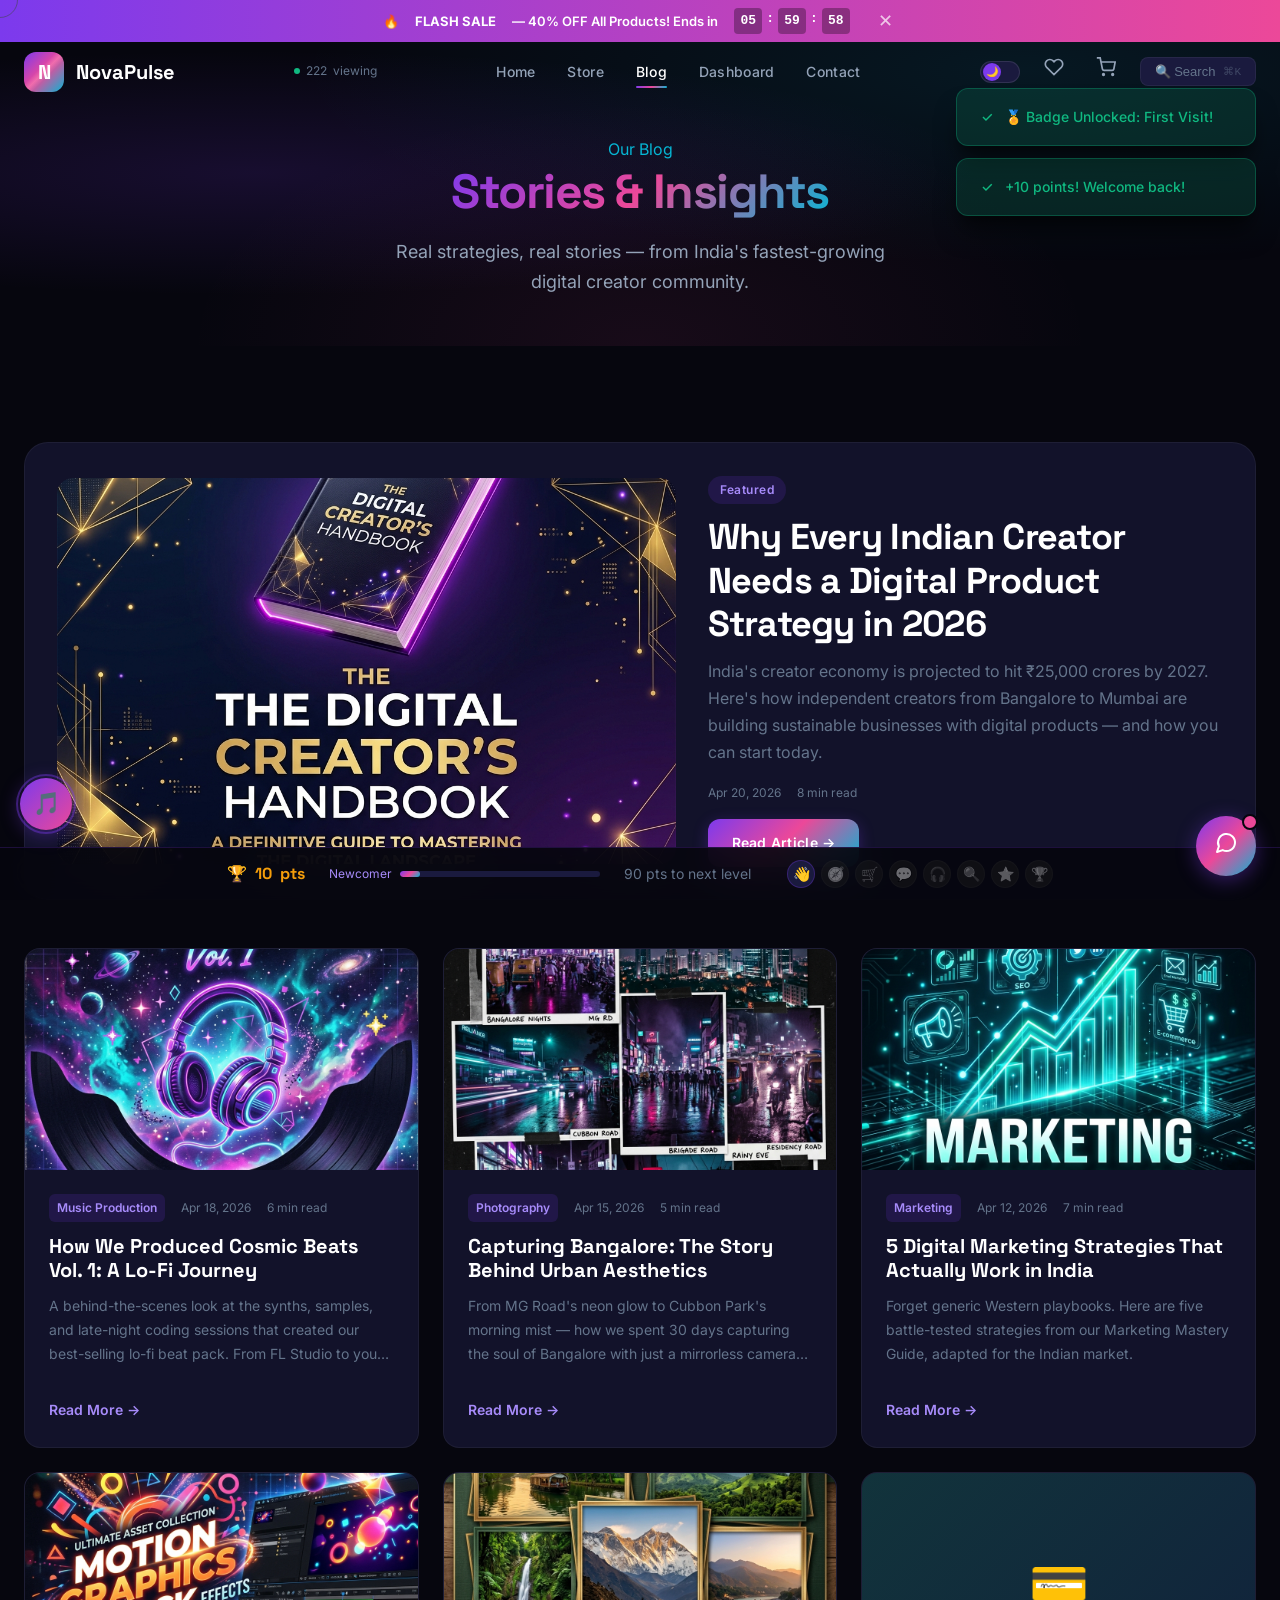
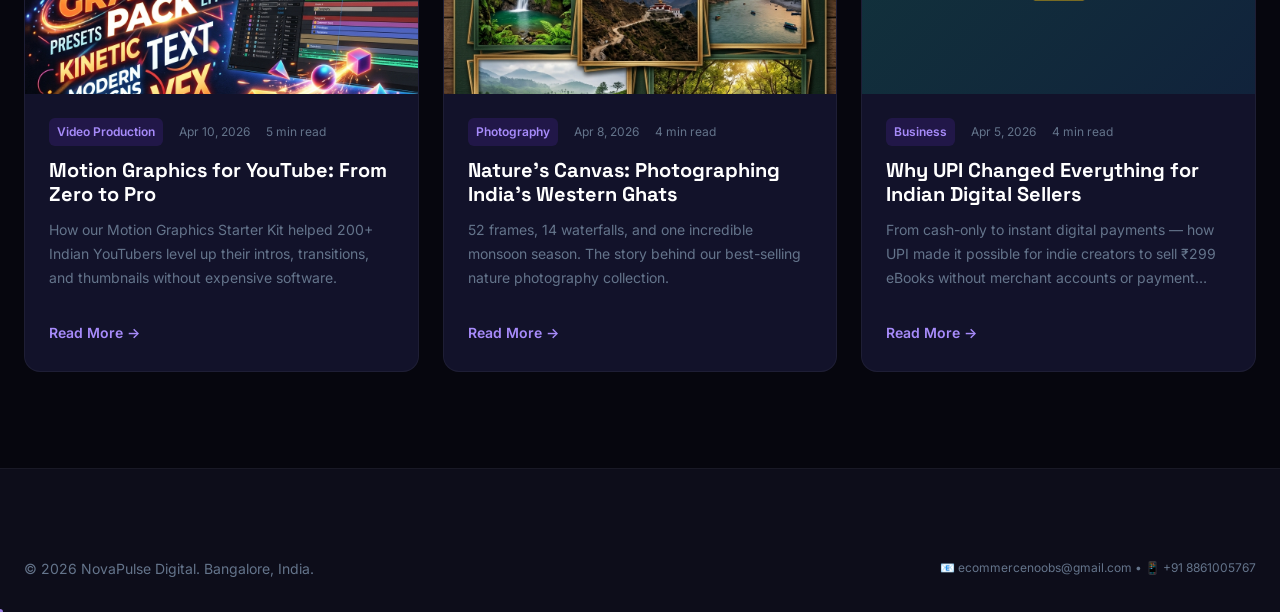
==== commit 9cac3cbc: "Add files via upload" ====
--- a/blog.html
+++ b/blog.html
@@ -14,6 +14,7 @@
   <link rel="stylesheet" href="css/animations.css">
   <link rel="stylesheet" href="css/components.css">
   <link rel="stylesheet" href="css/chatbot.css">
+  <link rel="stylesheet" href="css/upgrades.css">
 
   <style>
     .blog-hero {
@@ -311,6 +312,9 @@
   <script src="js/main.js"></script>
   <script src="js/store.js"></script>
   <script src="js/chatbot.js"></script>
+  <script src="js/search.js"></script>
+  <script src="js/audioplayer.js"></script>
+  <script src="js/upgrades.js"></script>
 
   <script>
     // Reading progress bar
--- a/css/upgrades.css
+++ b/css/upgrades.css
@@ -0,0 +1,194 @@
+/* ============================================
+   NovaPulse — Mega Upgrade Styles
+   Search, Music Player, Cursor, Social Proof,
+   Flash Sale, Theme Toggle, Wishlist, Carousel,
+   Stats, Quick-View, Comparison, PWA, Badges
+   ============================================ */
+
+/* ===== SPOTLIGHT SEARCH (⌘K) ===== */
+.search-overlay{position:fixed;inset:0;z-index:9000;background:rgba(0,0,0,0.7);backdrop-filter:blur(8px);opacity:0;visibility:hidden;transition:all .25s ease;display:flex;align-items:flex-start;justify-content:center;padding-top:12vh}
+.search-overlay.active{opacity:1;visibility:visible}
+.search-modal{width:100%;max-width:580px;background:var(--color-bg-surface);border:1px solid rgba(124,58,237,.25);border-radius:var(--radius-xl);box-shadow:0 25px 60px rgba(0,0,0,.6),0 0 40px rgba(124,58,237,.1);overflow:hidden;transform:scale(.95) translateY(-20px);transition:transform .25s cubic-bezier(.34,1.56,.64,1);animation:none}
+.search-overlay.active .search-modal{transform:scale(1) translateY(0)}
+.search-input-wrap{display:flex;align-items:center;gap:12px;padding:16px 20px;border-bottom:1px solid rgba(255,255,255,.06)}
+.search-icon{color:var(--color-text-muted);flex-shrink:0}
+.search-input{flex:1;background:none;border:none;outline:none;color:#fff;font-size:16px;font-family:var(--font-body)}
+.search-input::placeholder{color:var(--color-text-muted)}
+.search-shortcut{background:var(--color-bg-elevated);border:1px solid rgba(255,255,255,.08);border-radius:6px;padding:2px 8px;font-size:11px;color:var(--color-text-muted);font-family:var(--font-mono)}
+.search-results{max-height:400px;overflow-y:auto;padding:8px}
+.search-empty{text-align:center;padding:40px 20px;color:var(--color-text-muted);font-size:14px}
+.search-hints{display:flex;gap:16px;justify-content:center;margin-top:16px;font-size:12px}
+.search-hints kbd{background:var(--color-bg-elevated);border:1px solid rgba(255,255,255,.08);border-radius:4px;padding:1px 6px;font-family:var(--font-mono);font-size:11px;margin-right:4px}
+.search-group-label{font-size:11px;font-weight:700;text-transform:uppercase;letter-spacing:.1em;color:var(--color-text-muted);padding:8px 12px 4px}
+.search-result-item{display:flex;align-items:center;gap:12px;padding:10px 12px;border-radius:var(--radius-md);text-decoration:none;color:var(--color-text-primary);transition:background .15s}
+.search-result-item:hover,.search-result-item.selected{background:rgba(124,58,237,.12)}
+.search-result-icon{width:36px;height:36px;border-radius:var(--radius-md);background:var(--color-bg-elevated);display:flex;align-items:center;justify-content:center;font-size:18px;flex-shrink:0}
+.search-result-text{flex:1;min-width:0}
+.search-result-title{font-size:14px;font-weight:500;white-space:nowrap;overflow:hidden;text-overflow:ellipsis}
+.search-result-title mark{background:rgba(124,58,237,.3);color:#fff;border-radius:2px;padding:0 2px}
+.search-result-desc{font-size:12px;color:var(--color-text-muted);white-space:nowrap;overflow:hidden;text-overflow:ellipsis}
+.search-result-arrow{color:var(--color-text-muted);font-size:14px;opacity:0;transition:opacity .15s}
+.search-result-item.selected .search-result-arrow{opacity:1}
+
+/* Search trigger button in nav */
+.nav-search-btn{display:flex;align-items:center;gap:8px;padding:6px 14px;background:var(--color-bg-elevated);border:1px solid rgba(255,255,255,.06);border-radius:var(--radius-md);color:var(--color-text-muted);font-size:13px;cursor:pointer;transition:all .2s}
+.nav-search-btn:hover{border-color:rgba(124,58,237,.3);color:var(--color-text-primary)}
+.nav-search-btn kbd{font-size:11px;font-family:var(--font-mono);opacity:.5}
+
+/* ===== MUSIC PLAYER WIDGET ===== */
+.music-player{position:fixed;bottom:70px;left:20px;z-index:var(--z-chatbot);transition:all .3s cubic-bezier(.34,1.56,.64,1)}
+.music-player.minimized .music-player-expanded{display:none}
+.music-player:not(.minimized) .music-player-toggle{display:none}
+.music-player-toggle{width:52px;height:52px;border-radius:50%;background:linear-gradient(135deg,#7c3aed,#ec4899);border:none;cursor:pointer;display:flex;align-items:center;justify-content:center;box-shadow:0 4px 20px rgba(124,58,237,.4);position:relative;transition:transform .2s}
+.music-player-toggle:hover{transform:scale(1.1)}
+.music-toggle-icon{font-size:22px;z-index:1}
+.music-toggle-pulse{position:absolute;inset:-4px;border-radius:50%;border:2px solid rgba(124,58,237,.4);animation:pulse 2s ease-in-out infinite}
+.music-player-expanded{width:280px;background:var(--color-bg-surface);border:1px solid rgba(124,58,237,.2);border-radius:var(--radius-xl);overflow:hidden;box-shadow:0 20px 50px rgba(0,0,0,.5)}
+.music-player-header{display:flex;align-items:center;justify-content:space-between;padding:12px 16px;border-bottom:1px solid rgba(255,255,255,.05)}
+.music-player-close{background:none;border:none;color:var(--color-text-muted);cursor:pointer;font-size:14px;padding:4px}
+#music-waveform{display:block;width:100%;height:60px;background:var(--color-bg-primary)}
+.music-track-info{padding:10px 16px 4px;text-align:center}
+.music-track-name{font-weight:600;font-size:14px;color:#fff}
+.music-track-artist{font-size:11px;color:var(--color-text-muted);margin-top:2px}
+.music-progress-bar{height:3px;background:var(--color-bg-elevated);margin:8px 16px}
+.music-progress-fill{height:100%;background:var(--gradient-primary);border-radius:3px;width:0;transition:width .1s linear}
+.music-controls{display:flex;align-items:center;justify-content:center;gap:8px;padding:8px 16px}
+.music-btn{width:36px;height:36px;border-radius:50%;background:var(--color-bg-elevated);border:1px solid rgba(255,255,255,.06);color:var(--color-text-primary);cursor:pointer;font-size:14px;display:flex;align-items:center;justify-content:center;transition:all .2s}
+.music-btn:hover{background:var(--color-primary);border-color:var(--color-primary)}
+.music-btn-play{width:44px;height:44px;background:var(--color-primary);border-color:var(--color-primary);font-size:16px}
+.music-btn-cart{font-size:16px}
+.music-tracklist{max-height:160px;overflow-y:auto;border-top:1px solid rgba(255,255,255,.05)}
+.music-track-item{display:flex;align-items:center;gap:10px;padding:8px 16px;cursor:pointer;font-size:13px;transition:background .15s}
+.music-track-item:hover,.music-track-item.active{background:rgba(124,58,237,.1)}
+.music-track-item.active{color:var(--color-primary-light)}
+.music-track-num{width:18px;text-align:center;font-size:12px;color:var(--color-text-muted)}
+.music-track-title{flex:1}
+.music-track-bpm{font-size:11px;color:var(--color-text-muted);font-family:var(--font-mono)}
+
+/* ===== CUSTOM CURSOR ===== */
+.cursor-dot{position:fixed;width:6px;height:6px;background:var(--color-primary-light);border-radius:50%;pointer-events:none;z-index:99999;transition:width .2s,height .2s,background .2s;mix-blend-mode:difference;transform:translate(-50%,-50%)}
+.cursor-ring{position:fixed;width:36px;height:36px;border:1.5px solid rgba(167,139,250,.4);border-radius:50%;pointer-events:none;z-index:99998;transform:translate(-50%,-50%);transition:width .3s,height .3s,border-color .3s}
+.cursor-ring.hover{width:52px;height:52px;border-color:var(--color-secondary-light)}
+@media(pointer:coarse){.cursor-dot,.cursor-ring{display:none!important}}
+
+/* ===== SOCIAL PROOF POPUP ===== */
+.social-proof{position:fixed;bottom:90px;left:20px;z-index:300;background:var(--color-bg-surface);border:1px solid rgba(255,255,255,.08);border-radius:var(--radius-lg);padding:12px 16px;display:flex;align-items:center;gap:12px;min-width:280px;max-width:360px;box-shadow:0 10px 30px rgba(0,0,0,.4);transform:translateX(-120%);transition:transform .5s cubic-bezier(.34,1.56,.64,1);font-size:13px}
+.social-proof.visible{transform:translateX(0)}
+.social-proof-avatar{width:38px;height:38px;border-radius:50%;background:var(--gradient-primary);display:flex;align-items:center;justify-content:center;font-size:16px;flex-shrink:0;color:#fff;font-weight:700}
+.social-proof-text{flex:1}
+.social-proof-text strong{color:#fff}
+.social-proof-time{font-size:11px;color:var(--color-text-muted);margin-top:2px}
+
+/* ===== FLASH SALE BANNER ===== */
+.flash-sale-bar{position:fixed;top:0;left:0;right:0;z-index:1000;background:linear-gradient(90deg,#7c3aed,#ec4899,#06b6d4,#7c3aed);background-size:300% 100%;animation:gradientShift 4s linear infinite;padding:8px 20px;display:flex;align-items:center;justify-content:center;gap:16px;font-size:13px;font-weight:600;color:#fff;transform:translateY(-100%);transition:transform .4s ease}
+.flash-sale-bar.visible{transform:translateY(0)}
+.flash-sale-bar .countdown{display:flex;gap:4px;font-family:var(--font-mono);font-weight:700}
+.flash-sale-bar .countdown span{background:rgba(0,0,0,.3);padding:2px 6px;border-radius:4px;min-width:28px;text-align:center}
+.flash-sale-bar .close-sale{background:none;border:none;color:rgba(255,255,255,.7);cursor:pointer;font-size:18px;padding:0 4px;margin-left:8px}
+.flash-sale-bar .close-sale:hover{color:#fff}
+body.has-flash-sale .navbar{top:36px}
+
+/* ===== DARK/LIGHT MODE TOGGLE ===== */
+.theme-toggle{width:40px;height:22px;border-radius:var(--radius-full);background:var(--color-bg-elevated);border:1px solid rgba(255,255,255,.1);cursor:pointer;position:relative;transition:background .3s}
+.theme-toggle::after{content:'🌙';position:absolute;top:1px;left:2px;width:18px;height:18px;border-radius:50%;background:var(--color-primary);display:flex;align-items:center;justify-content:center;font-size:10px;transition:all .3s}
+[data-theme="light"] .theme-toggle{background:#e2e8f0;border-color:#cbd5e1}
+[data-theme="light"] .theme-toggle::after{left:calc(100% - 20px);content:'☀️';background:#f59e0b}
+
+/* Light theme CSS variables */
+[data-theme="light"]{--color-bg-primary:#f8fafc;--color-bg-secondary:#f1f5f9;--color-bg-surface:#fff;--color-bg-elevated:#e2e8f0;--color-bg-glass:rgba(255,255,255,.75);--color-text-primary:#1e293b;--color-text-secondary:#475569;--color-text-muted:#94a3b8;--color-text-accent:#7c3aed}
+[data-theme="light"] h1,[data-theme="light"] h2,[data-theme="light"] h3,[data-theme="light"] h4,[data-theme="light"] h5,[data-theme="light"] h6{color:#0f172a}
+[data-theme="light"] .navbar.scrolled{background:rgba(248,250,252,.9)}
+[data-theme="light"] .footer{background:#f1f5f9;border-top-color:#e2e8f0}
+[data-theme="light"] .page-loader{background:#f8fafc}
+[data-theme="light"] .rewards-bar{background:rgba(248,250,252,.95);border-top-color:#e2e8f0}
+[data-theme="light"] .toast-success{background:rgba(16,185,129,.1);border-color:rgba(16,185,129,.2)}
+[data-theme="light"] .social-proof{background:#fff;border-color:#e2e8f0}
+[data-theme="light"] .search-modal{background:#fff;border-color:#e2e8f0}
+[data-theme="light"] .search-result-item:hover,[data-theme="light"] .search-result-item.selected{background:rgba(124,58,237,.06)}
+[data-theme="light"] .music-player-expanded{background:#fff;border-color:#e2e8f0}
+[data-theme="light"] #music-waveform{background:#f1f5f9}
+
+/* ===== PRODUCT QUICK-VIEW MODAL ===== */
+.quickview-overlay{position:fixed;inset:0;z-index:800;background:rgba(0,0,0,.7);backdrop-filter:blur(6px);opacity:0;visibility:hidden;transition:all .3s;display:flex;align-items:center;justify-content:center;padding:20px}
+.quickview-overlay.active{opacity:1;visibility:visible}
+.quickview-modal{width:100%;max-width:700px;background:var(--color-bg-surface);border:1px solid rgba(255,255,255,.08);border-radius:var(--radius-xl);overflow:hidden;display:grid;grid-template-columns:1fr 1fr;transform:scale(.9);transition:transform .3s cubic-bezier(.34,1.56,.64,1)}
+.quickview-overlay.active .quickview-modal{transform:scale(1)}
+.quickview-image{position:relative;overflow:hidden;background:var(--color-bg-primary);display:flex;align-items:center;justify-content:center;min-height:350px}
+.quickview-image img{width:100%;height:100%;object-fit:cover;transition:transform 8s ease}
+.quickview-image:hover img{transform:scale(1.1) rotate(2deg)}
+.quickview-body{padding:28px;display:flex;flex-direction:column;gap:12px}
+.quickview-close{position:absolute;top:12px;right:12px;width:32px;height:32px;border-radius:50%;background:rgba(0,0,0,.5);border:none;color:#fff;cursor:pointer;font-size:16px;display:flex;align-items:center;justify-content:center;z-index:2}
+.quickview-category{font-size:12px;font-weight:600;text-transform:uppercase;letter-spacing:.08em;color:var(--color-secondary)}
+.quickview-title{font-size:22px;font-weight:700;color:#fff;line-height:1.3}
+.quickview-rating{display:flex;align-items:center;gap:8px;font-size:13px}
+.quickview-desc{font-size:14px;color:var(--color-text-secondary);line-height:1.6;flex:1}
+.quickview-price{font-size:24px;font-weight:700;color:var(--color-primary-light)}
+.quickview-price .og{font-size:14px;color:var(--color-text-muted);text-decoration:line-through;margin-left:8px;font-weight:400}
+.quickview-actions{display:flex;gap:10px}
+.quickview-actions .btn{flex:1}
+@media(max-width:640px){.quickview-modal{grid-template-columns:1fr}.quickview-image{min-height:200px}}
+
+/* ===== ANIMATED STATS SECTION ===== */
+.stats-section{background:var(--color-bg-secondary);position:relative;overflow:hidden}
+.stats-section::before{content:'';position:absolute;inset:0;background:radial-gradient(ellipse at 30% 50%,rgba(124,58,237,.08),transparent 60%),radial-gradient(ellipse at 70% 50%,rgba(6,182,212,.06),transparent 60%)}
+.stats-grid{display:grid;grid-template-columns:repeat(4,1fr);gap:var(--space-6);position:relative;z-index:1}
+.stat-card{text-align:center;padding:var(--space-8) var(--space-4);border-radius:var(--radius-xl);background:rgba(255,255,255,.02);border:1px solid rgba(255,255,255,.04);transition:all .3s}
+.stat-card:hover{background:rgba(124,58,237,.06);border-color:rgba(124,58,237,.15);transform:translateY(-4px)}
+.stat-card-icon{font-size:2.5rem;margin-bottom:var(--space-3);display:inline-block;animation:floatY 3s ease-in-out infinite}
+.stat-card-icon:nth-child(1){animation-delay:0s}
+.stat-card-number{font-family:var(--font-heading);font-size:var(--text-4xl);font-weight:800;background:var(--gradient-primary);-webkit-background-clip:text;-webkit-text-fill-color:transparent;background-clip:text}
+.stat-card-label{font-size:var(--text-sm);color:var(--color-text-muted);margin-top:var(--space-2)}
+@media(max-width:768px){.stats-grid{grid-template-columns:repeat(2,1fr)}}
+
+/* ===== TESTIMONIAL CAROUSEL ===== */
+.testimonial-carousel{overflow:hidden;position:relative;padding:0 var(--space-4)}
+.testimonial-track{display:flex;transition:transform .5s cubic-bezier(.4,0,.2,1)}
+.testimonial-track .testimonial-card{min-width:calc(33.333% - 16px);margin:0 8px;flex-shrink:0}
+.carousel-controls{display:flex;align-items:center;justify-content:center;gap:var(--space-4);margin-top:var(--space-8)}
+.carousel-btn{width:40px;height:40px;border-radius:50%;background:var(--color-bg-elevated);border:1px solid rgba(255,255,255,.08);color:var(--color-text-primary);cursor:pointer;font-size:18px;display:flex;align-items:center;justify-content:center;transition:all .2s}
+.carousel-btn:hover{background:var(--color-primary);border-color:var(--color-primary)}
+.carousel-dots{display:flex;gap:8px}
+.carousel-dot{width:8px;height:8px;border-radius:50%;background:var(--color-bg-elevated);border:none;cursor:pointer;transition:all .2s}
+.carousel-dot.active{background:var(--color-primary);width:24px;border-radius:var(--radius-full)}
+@media(max-width:1024px){.testimonial-track .testimonial-card{min-width:calc(50% - 16px)}}
+@media(max-width:640px){.testimonial-track .testimonial-card{min-width:calc(100% - 16px)}}
+
+/* ===== CONFETTI / LEVEL UP ===== */
+.levelup-overlay{position:fixed;inset:0;z-index:10000;display:flex;align-items:center;justify-content:center;background:rgba(0,0,0,.6);backdrop-filter:blur(4px);opacity:0;animation:fadeIn .3s ease forwards}
+.levelup-card{text-align:center;padding:40px 60px;background:var(--color-bg-surface);border:2px solid rgba(124,58,237,.3);border-radius:var(--radius-2xl);box-shadow:0 0 60px rgba(124,58,237,.3);animation:scaleIn .5s cubic-bezier(.34,1.56,.64,1)}
+.levelup-card h2{margin:12px 0 4px;font-size:var(--text-3xl)}
+.levelup-card p{color:var(--color-text-muted);font-size:14px}
+@keyframes fadeIn{to{opacity:1}}
+
+/* ===== COMPARISON SLIDER ===== */
+.comparison-slider{position:relative;overflow:hidden;border-radius:var(--radius-xl);cursor:col-resize;user-select:none;-webkit-user-select:none}
+.comparison-slider img{display:block;width:100%;height:auto}
+.comparison-after{position:absolute;inset:0;overflow:hidden;width:50%}
+.comparison-handle{position:absolute;top:0;bottom:0;width:4px;background:var(--color-primary);left:50%;transform:translateX(-50%);z-index:2;cursor:col-resize}
+.comparison-handle::after{content:'⟨⟩';position:absolute;top:50%;left:50%;transform:translate(-50%,-50%);background:var(--color-primary);color:#fff;width:36px;height:36px;border-radius:50%;display:flex;align-items:center;justify-content:center;font-size:14px;font-weight:700;box-shadow:0 2px 10px rgba(0,0,0,.3)}
+.comparison-label{position:absolute;top:12px;padding:4px 12px;background:rgba(0,0,0,.5);border-radius:var(--radius-full);font-size:12px;font-weight:600;color:#fff;z-index:1}
+.comparison-label.before{left:12px}
+.comparison-label.after{right:12px}
+
+/* ===== BADGES IN REWARDS BAR ===== */
+.badges-strip{display:flex;gap:6px;margin-left:12px}
+.badge-icon{width:28px;height:28px;border-radius:50%;background:var(--color-bg-elevated);border:1px solid rgba(255,255,255,.06);display:flex;align-items:center;justify-content:center;font-size:14px;cursor:pointer;transition:all .2s;opacity:.4;filter:grayscale(1)}
+.badge-icon.unlocked{opacity:1;filter:none;border-color:rgba(124,58,237,.3);animation:glowPulse 3s ease-in-out infinite}
+.badge-icon:hover{transform:scale(1.2)}
+.badge-tooltip{position:absolute;bottom:100%;left:50%;transform:translateX(-50%);background:var(--color-bg-surface);border:1px solid rgba(255,255,255,.1);border-radius:var(--radius-md);padding:6px 10px;font-size:11px;white-space:nowrap;pointer-events:none;opacity:0;transition:opacity .2s}
+.badge-icon:hover .badge-tooltip{opacity:1}
+
+/* ===== WISHLIST ===== */
+.nav-wishlist{position:relative;cursor:pointer;padding:var(--space-2);color:var(--color-text-secondary);transition:color .15s}
+.nav-wishlist:hover{color:#fff}
+.nav-wishlist .wishlist-count{position:absolute;top:-2px;right:-6px;width:18px;height:18px;border-radius:50%;background:var(--color-danger);color:#fff;font-size:10px;font-weight:700;display:flex;align-items:center;justify-content:center}
+.wishlist-btn.active svg{fill:var(--color-accent);stroke:var(--color-accent)}
+
+/* ===== LIVE VISITORS ===== */
+.live-visitors{display:flex;align-items:center;gap:6px;font-size:12px;color:var(--color-text-muted)}
+.live-dot{width:6px;height:6px;border-radius:50%;background:var(--color-success);animation:pulse 2s ease-in-out infinite}
+
+/* ===== PWA INSTALL BANNER ===== */
+.pwa-install-btn{display:none;align-items:center;gap:6px;padding:6px 14px;background:var(--gradient-primary);border:none;border-radius:var(--radius-full);color:#fff;font-size:12px;font-weight:600;cursor:pointer;transition:transform .2s}
+.pwa-install-btn:hover{transform:scale(1.05)}
+.pwa-install-btn.show{display:flex}
